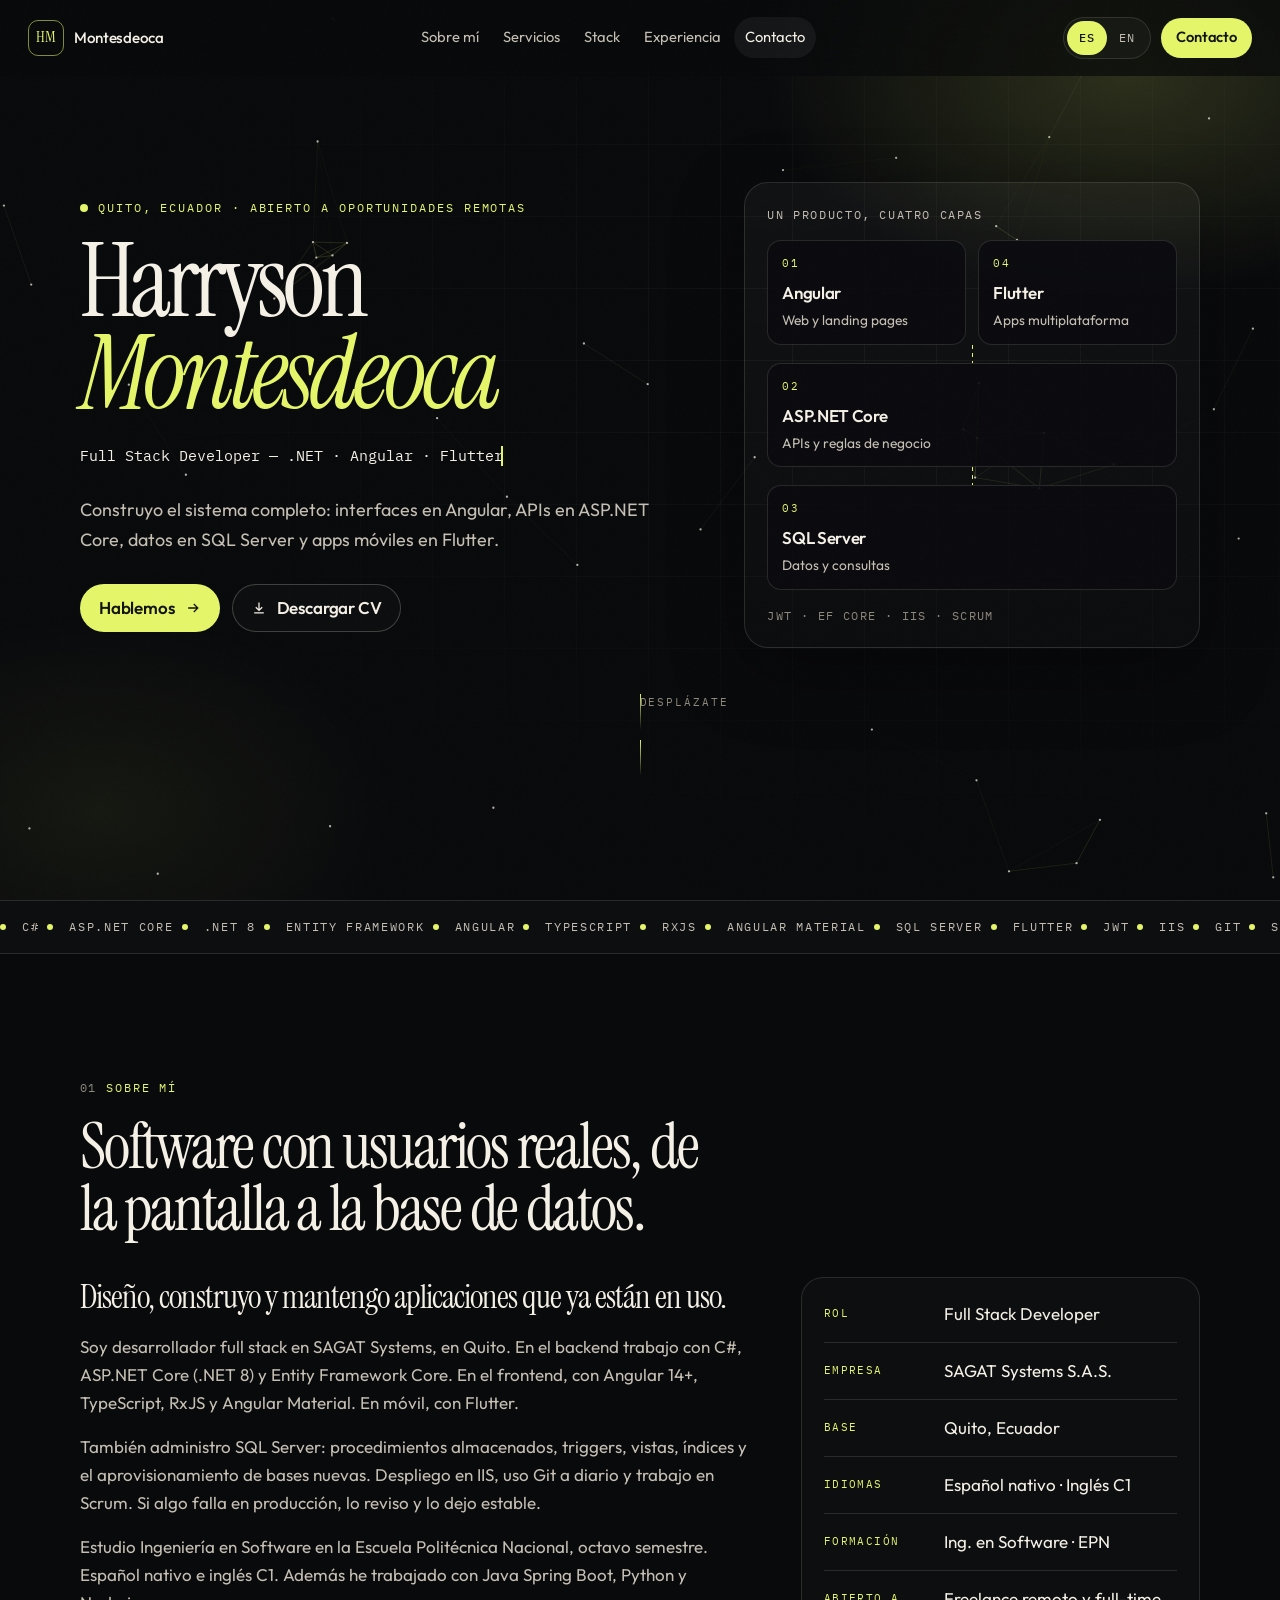
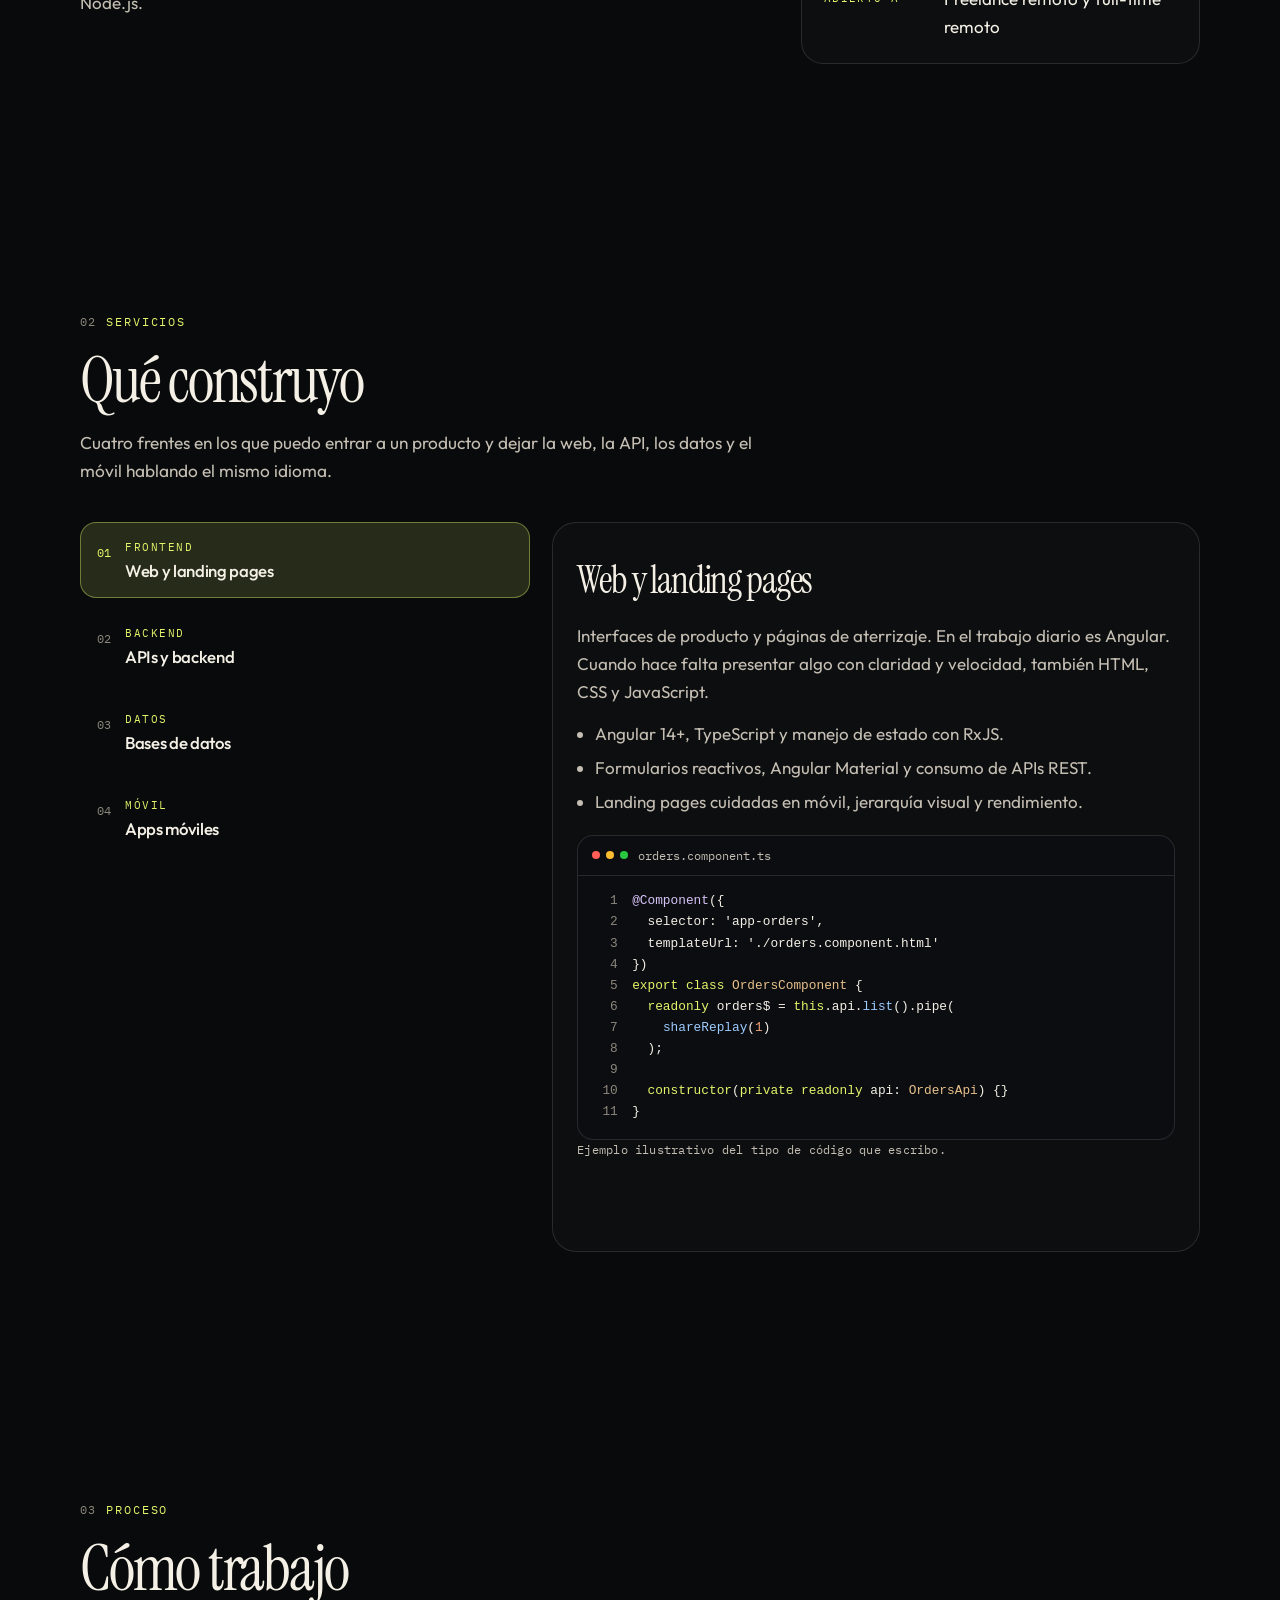
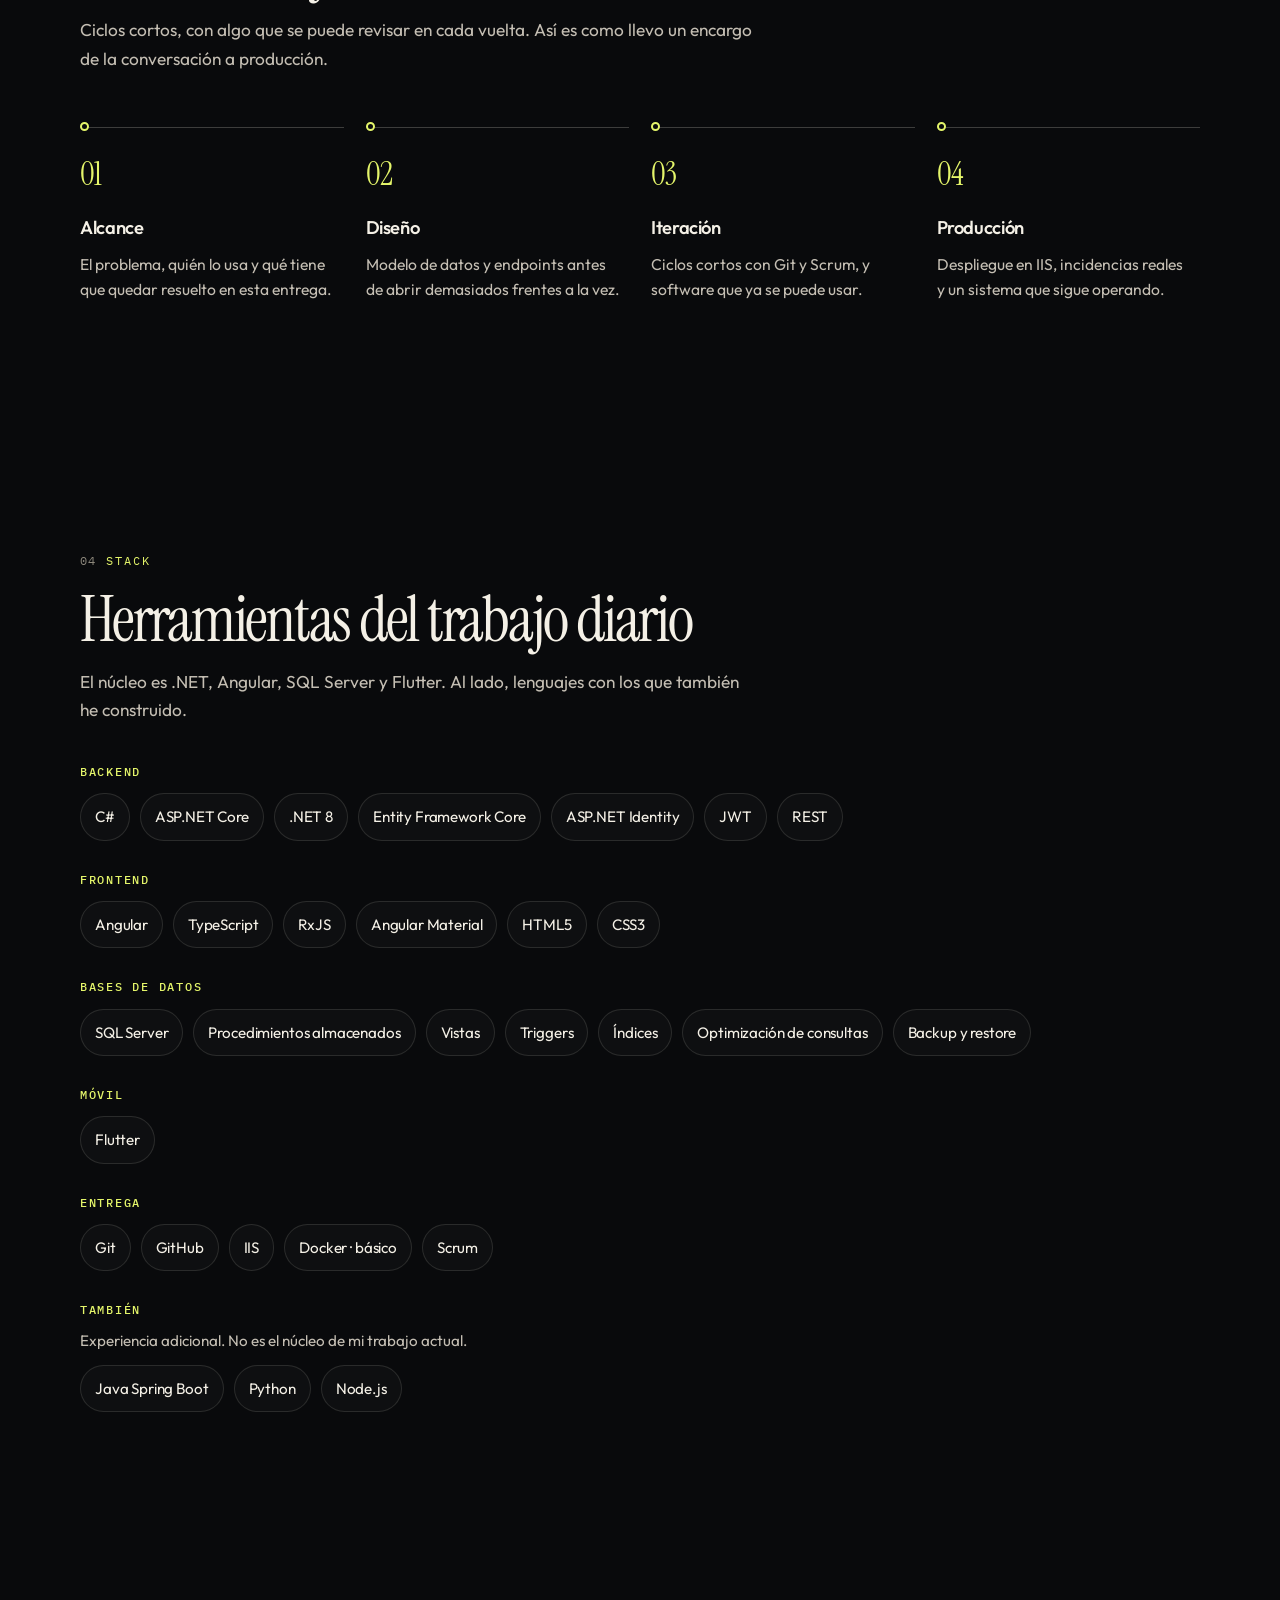
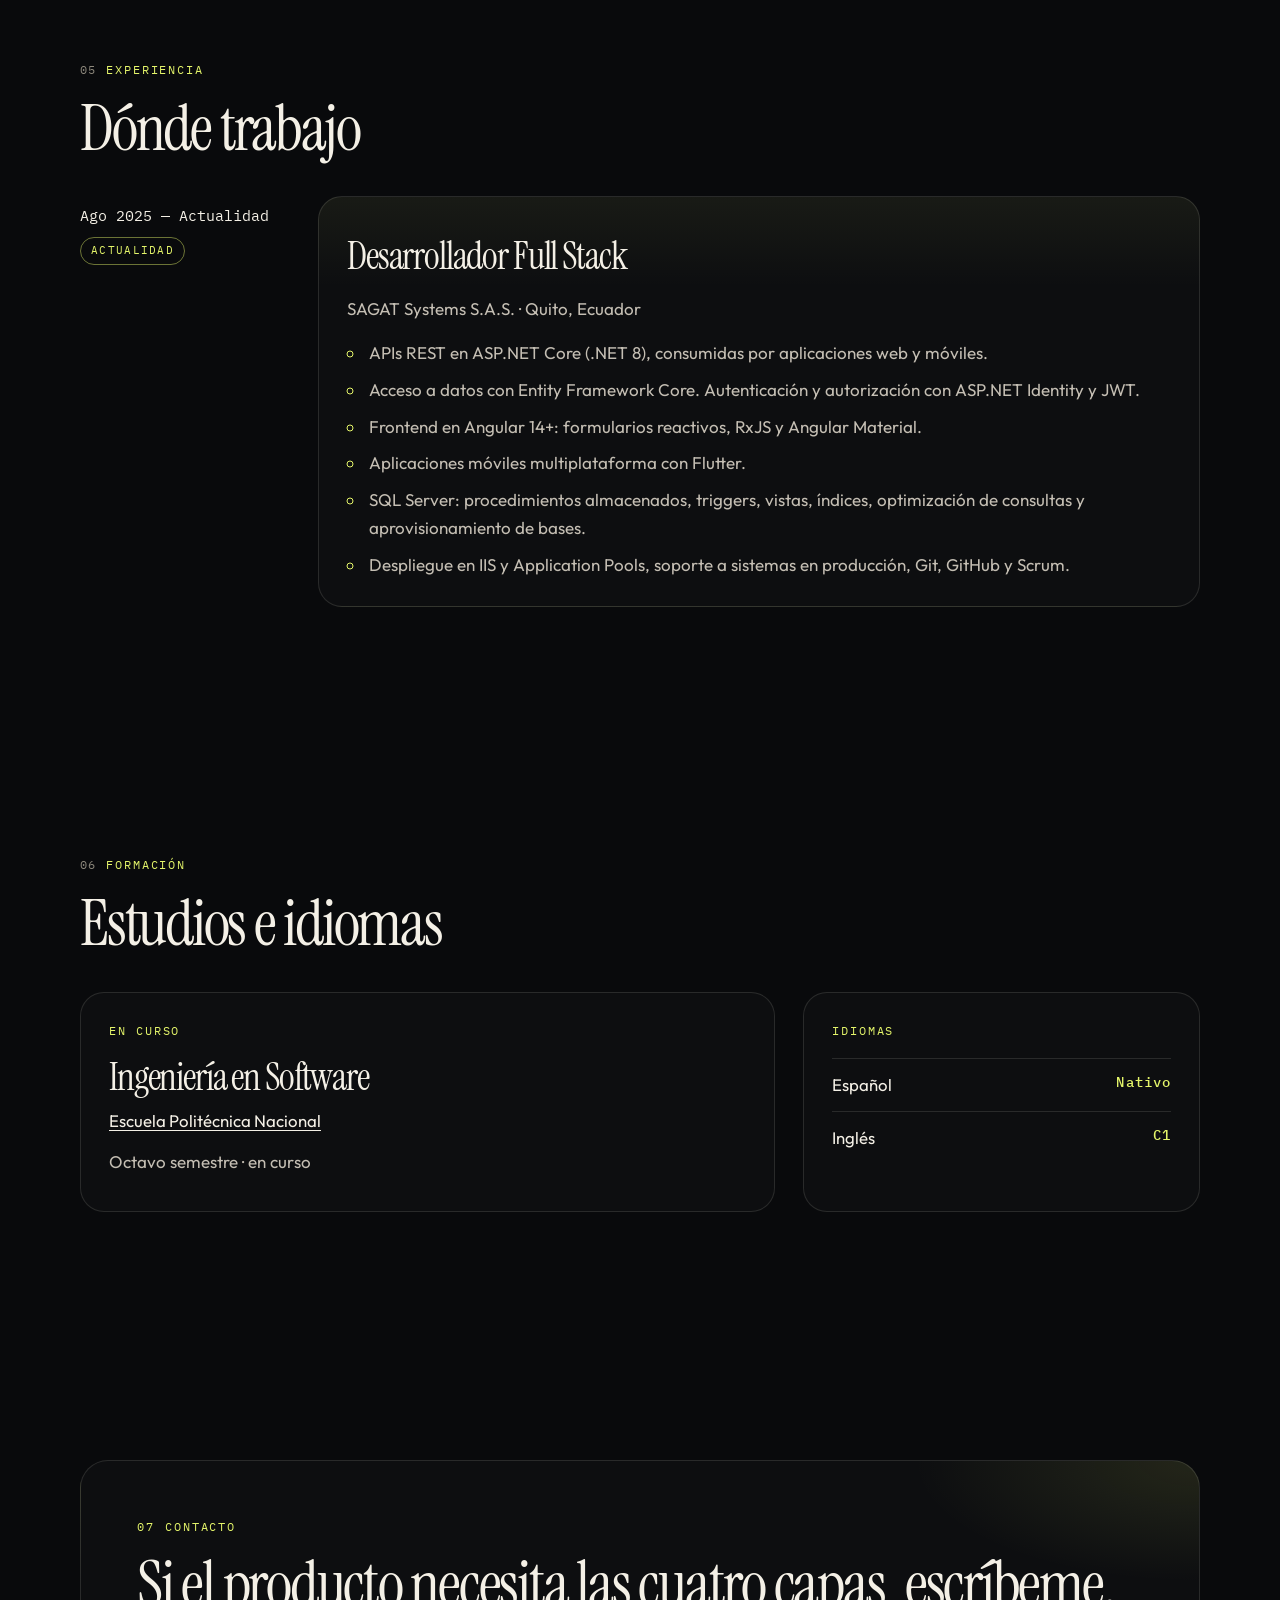
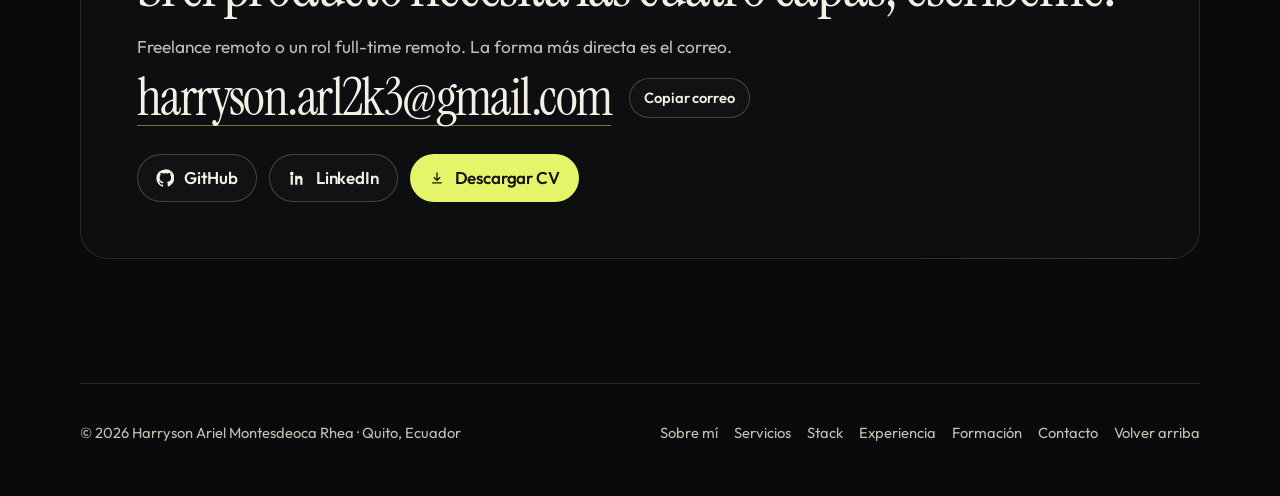
==== index.html @ 244f5da8 "Add a bilingual portfolio for GitHub Pages. Publish a static Spanish-first site covering web, APIs, " ====
<!DOCTYPE html>
<html lang="es">
<head>
  <meta charset="utf-8">
  <meta name="viewport" content="width=device-width, initial-scale=1">
  <title>Harryson Montesdeoca — Desarrollador Full Stack | .NET · Angular · Flutter</title>
  <meta name="description" content="Desarrollador full stack en Quito. APIs con ASP.NET Core, interfaces en Angular, SQL Server y apps móviles en Flutter. Abierto a freelance remoto y roles full-time.">
  <meta name="author" content="Harryson Montesdeoca">
  <meta name="theme-color" content="#090a0c">
  <meta name="color-scheme" content="dark">
  <link rel="canonical" href="https://arl2k3.github.io/">
  <link rel="alternate" hreflang="es" href="https://arl2k3.github.io/">
  <link rel="alternate" hreflang="en" href="https://arl2k3.github.io/?lang=en">
  <link rel="alternate" hreflang="x-default" href="https://arl2k3.github.io/">
  <link rel="me" href="https://github.com/arl2k3">
  <link rel="me" href="https://www.linkedin.com/in/harryson-montesdeoca">

  <meta property="og:type" content="website">
  <meta property="og:locale" content="es_EC">
  <meta property="og:locale:alternate" content="en_US">
  <meta property="og:site_name" content="Harryson Montesdeoca">
  <meta property="og:url" content="https://arl2k3.github.io/">
  <meta property="og:title" content="Harryson Montesdeoca — Desarrollador Full Stack | .NET · Angular · Flutter">
  <meta property="og:description" content="Desarrollador full stack en Quito. APIs con ASP.NET Core, interfaces en Angular, SQL Server y apps móviles en Flutter. Abierto a freelance remoto y roles full-time.">
  <meta property="og:image" content="https://arl2k3.github.io/assets/og.png">
  <meta property="og:image:width" content="1200">
  <meta property="og:image:height" content="630">
  <meta property="og:image:alt" content="Harryson Montesdeoca, Full Stack Developer — .NET · Angular · Flutter">

  <meta name="twitter:card" content="summary_large_image">
  <meta name="twitter:title" content="Harryson Montesdeoca — Desarrollador Full Stack | .NET · Angular · Flutter">
  <meta name="twitter:description" content="Desarrollador full stack en Quito. APIs con ASP.NET Core, interfaces en Angular, SQL Server y apps móviles en Flutter.">
  <meta name="twitter:image" content="https://arl2k3.github.io/assets/og.png">

  <link rel="icon" href="/favicon.svg" type="image/svg+xml">
  <link rel="icon" href="/favicon.ico" sizes="32x32">
  <link rel="apple-touch-icon" href="/assets/apple-touch-icon.png">
  <link rel="manifest" href="/site.webmanifest">

  <link rel="preload" href="/fonts/instrument-serif.woff2" as="font" type="font/woff2" crossorigin>
  <link rel="preload" href="/fonts/instrument-serif-italic.woff2" as="font" type="font/woff2" crossorigin>
  <link rel="stylesheet" href="/css/styles.css">

  <script type="application/ld+json">
  {
    "@context": "https://schema.org",
    "@type": "Person",
    "name": "Harryson Ariel Montesdeoca Rhea",
    "alternateName": "Harryson Montesdeoca",
    "jobTitle": "Full Stack Developer",
    "email": "mailto:harryson.arl2k3@gmail.com",
    "url": "https://arl2k3.github.io/",
    "image": "https://arl2k3.github.io/assets/og.png",
    "address": {
      "@type": "PostalAddress",
      "addressLocality": "Quito",
      "addressCountry": "EC"
    },
    "knowsLanguage": ["es", "en"],
    "knowsAbout": ["ASP.NET Core", "C#", "Angular", "TypeScript", "SQL Server", "Flutter", "Entity Framework Core"],
    "alumniOf": {
      "@type": "CollegeOrUniversity",
      "name": "Escuela Politécnica Nacional",
      "url": "https://www.epn.edu.ec"
    },
    "worksFor": {
      "@type": "Organization",
      "name": "SAGAT Systems S.A.S."
    },
    "sameAs": [
      "https://github.com/arl2k3",
      "https://www.linkedin.com/in/harryson-montesdeoca"
    ]
  }
  </script>
  <script>
    document.documentElement.classList.add("js");
  </script>
</head>
<body id="top">
  <a class="skip" href="#contenido" data-i18n="nav.skip">Saltar al contenido</a>

  <header class="nav" data-nav>
    <a class="logo" href="#top">
      <span class="logo-mark" aria-hidden="true">HM</span>
      <span class="logo-name">Montesdeoca</span>
    </a>
    <nav id="nav-menu" class="nav-links" aria-label="Secciones" data-i18n-aria="nav.sections">
      <a href="#sobre-mi" data-i18n="nav.about">Sobre mí</a>
      <a href="#servicios" data-i18n="nav.services">Servicios</a>
      <a href="#stack" data-i18n="nav.stack">Stack</a>
      <a href="#experiencia" data-i18n="nav.experience">Experiencia</a>
      <a href="#contacto" data-i18n="nav.contact">Contacto</a>
    </nav>
    <div class="nav-tools">
      <div class="lang" role="group" aria-label="Idioma" data-i18n-aria="nav.lang">
        <button type="button" class="lang-btn" data-lang="es" aria-pressed="true">ES</button>
        <button type="button" class="lang-btn" data-lang="en" aria-pressed="false">EN</button>
      </div>
      <a class="btn btn-primary btn-small nav-cta" href="#contacto" data-i18n="nav.cta">Contacto</a>
      <button type="button" class="nav-toggle" aria-expanded="false" aria-controls="nav-menu" aria-label="Abrir menú" data-i18n-aria="nav.open">
        <span class="burger" aria-hidden="true"></span>
      </button>
    </div>
  </header>

  <main id="contenido">
    <section class="hero" aria-labelledby="hero-title">
      <div class="hero-bg" aria-hidden="true">
        <canvas id="field"></canvas>
      </div>
      <div class="wrap hero-grid">
        <div class="hero-copy">
          <p class="status">
            <span class="pulse-dot" aria-hidden="true"></span>
            <span data-i18n="hero.eyebrow">Quito, Ecuador · Abierto a oportunidades remotas</span>
          </p>
          <h1 id="hero-title">
            <span class="name">Harryson<br><span class="name-last">Montesdeoca</span></span>
            <span class="role-wrap"><span class="role" lang="en">Full Stack Developer — .NET · Angular · Flutter</span></span>
          </h1>
          <p class="lead" data-i18n="hero.lead">Construyo el sistema completo: interfaces en Angular, APIs en ASP.NET Core, datos en SQL Server y apps móviles en Flutter.</p>
          <div class="hero-actions">
            <a class="btn btn-primary" href="#contacto">
              <span data-i18n="hero.primary">Hablemos</span>
              <svg viewBox="0 0 20 20" width="16" height="16" aria-hidden="true" fill="none" stroke="currentColor" stroke-width="1.6"><path d="M4 10h12M11 5l5 5-5 5"/></svg>
            </a>
            <a class="btn btn-ghost" href="/cv/Harryson-Montesdeoca-CV.pdf" download="Harryson-Montesdeoca-CV.pdf">
              <svg viewBox="0 0 20 20" width="16" height="16" aria-hidden="true" fill="none" stroke="currentColor" stroke-width="1.6"><path d="M10 3v10M6 9l4 4 4-4M4 16h12"/></svg>
              <span data-i18n="hero.secondary">Descargar CV</span>
            </a>
          </div>
        </div>

        <aside class="system" aria-labelledby="system-title">
          <p class="system-kicker" id="system-title" data-i18n="hero.system">Un producto, cuatro capas</p>
          <div class="system-map">
            <div class="node node-web">
              <span class="node-k">01</span>
              <strong>Angular</strong>
              <em data-i18n="hero.node.web">Web y landing pages</em>
            </div>
            <div class="node node-mobile">
              <span class="node-k">04</span>
              <strong>Flutter</strong>
              <em data-i18n="hero.node.mobile">Apps multiplataforma</em>
            </div>
            <div class="join" aria-hidden="true"></div>
            <div class="node node-api">
              <span class="node-k">02</span>
              <strong>ASP.NET Core</strong>
              <em data-i18n="hero.node.api">APIs y reglas de negocio</em>
            </div>
            <div class="join" aria-hidden="true"></div>
            <div class="node node-db">
              <span class="node-k">03</span>
              <strong>SQL Server</strong>
              <em data-i18n="hero.node.db">Datos y consultas</em>
            </div>
          </div>
          <p class="system-foot" data-i18n="hero.systemFoot">JWT · EF Core · IIS · Scrum</p>
        </aside>
      </div>
      <p class="scroll-hint"><span data-i18n="hero.scroll">Desplázate</span><span aria-hidden="true"></span></p>
    </section>

    <div class="band" aria-hidden="true">
      <div class="marquee">
        <div class="marquee-track">
          <p class="marquee-seq">
            <span>C#</span><span>ASP.NET Core</span><span>.NET 8</span><span>Entity Framework</span><span>Angular</span><span>TypeScript</span><span>RxJS</span><span>Angular Material</span><span>SQL Server</span><span>Flutter</span><span>JWT</span><span>IIS</span><span>Git</span><span>Scrum</span>
          </p>
          <p class="marquee-seq">
            <span>C#</span><span>ASP.NET Core</span><span>.NET 8</span><span>Entity Framework</span><span>Angular</span><span>TypeScript</span><span>RxJS</span><span>Angular Material</span><span>SQL Server</span><span>Flutter</span><span>JWT</span><span>IIS</span><span>Git</span><span>Scrum</span>
          </p>
        </div>
      </div>
    </div>

    <section class="section" id="sobre-mi">
      <div class="wrap">
        <header class="section-head reveal">
          <p class="eyebrow"><span>01</span> <span data-i18n="about.eyebrow">Sobre mí</span></p>
          <h2 data-i18n="about.title">Software con usuarios reales, de la pantalla a la base de datos.</h2>
        </header>
        <div class="about-grid">
          <div class="about-copy reveal">
            <p class="pull" data-i18n="about.pull">Diseño, construyo y mantengo aplicaciones que ya están en uso.</p>
            <p data-i18n="about.p1">Soy desarrollador full stack en SAGAT Systems, en Quito. En el backend trabajo con C#, ASP.NET Core (.NET 8) y Entity Framework Core. En el frontend, con Angular 14+, TypeScript, RxJS y Angular Material. En móvil, con Flutter.</p>
            <p data-i18n="about.p2">También administro SQL Server: procedimientos almacenados, triggers, vistas, índices y el aprovisionamiento de bases nuevas. Despliego en IIS, uso Git a diario y trabajo en Scrum. Si algo falla en producción, lo reviso y lo dejo estable.</p>
            <p data-i18n="about.p3">Estudio Ingeniería en Software en la Escuela Politécnica Nacional, octavo semestre. Español nativo e inglés C1. Además he trabajado con Java Spring Boot, Python y Node.js.</p>
          </div>
          <dl class="facts reveal" style="--d: 80ms">
            <div>
              <dt data-i18n="about.role.k">Rol</dt>
              <dd data-i18n="about.role.v">Full Stack Developer</dd>
            </div>
            <div>
              <dt data-i18n="about.co.k">Empresa</dt>
              <dd data-i18n="about.co.v">SAGAT Systems S.A.S.</dd>
            </div>
            <div>
              <dt data-i18n="about.base.k">Base</dt>
              <dd data-i18n="about.base.v">Quito, Ecuador</dd>
            </div>
            <div>
              <dt data-i18n="about.lang.k">Idiomas</dt>
              <dd data-i18n="about.lang.v">Español nativo · Inglés C1</dd>
            </div>
            <div>
              <dt data-i18n="about.edu.k">Formación</dt>
              <dd data-i18n="about.edu.v">Ing. en Software · EPN</dd>
            </div>
            <div>
              <dt data-i18n="about.open.k">Abierto a</dt>
              <dd data-i18n="about.open.v">Freelance remoto y full-time remoto</dd>
            </div>
          </dl>
        </div>
      </div>
    </section>

    <section class="section" id="servicios">
      <div class="wrap">
        <header class="section-head reveal">
          <p class="eyebrow"><span>02</span> <span data-i18n="svc.eyebrow">Servicios</span></p>
          <h2 data-i18n="svc.title">Qué construyo</h2>
          <p class="lede" data-i18n="svc.lede">Cuatro frentes en los que puedo entrar a un producto y dejar la web, la API, los datos y el móvil hablando el mismo idioma.</p>
        </header>

        <div class="svc reveal">
          <input class="svc-input" type="radio" name="service" id="svc-web" checked>
          <input class="svc-input" type="radio" name="service" id="svc-api">
          <input class="svc-input" type="radio" name="service" id="svc-data">
          <input class="svc-input" type="radio" name="service" id="svc-mobile">
          <div class="svc-layout">
            <div class="svc-tabs" role="presentation">
              <label class="svc-tab tab-web" for="svc-web">
                <span class="idx">01</span>
                <span>
                  <span class="kicker" data-i18n="svc.web.kicker">Frontend</span>
                  <span class="name" data-i18n="svc.web.title">Web y landing pages</span>
                </span>
              </label>
              <label class="svc-tab tab-api" for="svc-api">
                <span class="idx">02</span>
                <span>
                  <span class="kicker" data-i18n="svc.api.kicker">Backend</span>
                  <span class="name" data-i18n="svc.api.title">APIs y backend</span>
                </span>
              </label>
              <label class="svc-tab tab-data" for="svc-data">
                <span class="idx">03</span>
                <span>
                  <span class="kicker" data-i18n="svc.data.kicker">Datos</span>
                  <span class="name" data-i18n="svc.data.title">Bases de datos</span>
                </span>
              </label>
              <label class="svc-tab tab-mobile" for="svc-mobile">
                <span class="idx">04</span>
                <span>
                  <span class="kicker" data-i18n="svc.mobile.kicker">Móvil</span>
                  <span class="name" data-i18n="svc.mobile.title">Apps móviles</span>
                </span>
              </label>
            </div>

            <div class="svc-panels">
              <article class="svc-panel panel-web">
                <h3 data-i18n="svc.web.title">Web y landing pages</h3>
                <p data-i18n="svc.web.body">Interfaces de producto y páginas de aterrizaje. En el trabajo diario es Angular. Cuando hace falta presentar algo con claridad y velocidad, también HTML, CSS y JavaScript.</p>
                <ul>
                  <li data-i18n="svc.web.b1">Angular 14+, TypeScript y manejo de estado con RxJS.</li>
                  <li data-i18n="svc.web.b2">Formularios reactivos, Angular Material y consumo de APIs REST.</li>
                  <li data-i18n="svc.web.b3">Landing pages cuidadas en móvil, jerarquía visual y rendimiento.</li>
                </ul>
                <figure class="terminal">
                  <figcaption class="term-bar">
                    <span class="dots" aria-hidden="true"><i></i><i></i><i></i></span>
                    <span data-i18n="svc.web.file">orders.component.ts</span>
                  </figcaption>
                  <pre><code><span class="line"><span class="at">@Component</span>({</span><span class="line">  selector: <span class="st">'app-orders'</span>,</span><span class="line">  templateUrl: <span class="st">'./orders.component.html'</span></span><span class="line">})</span><span class="line"><span class="kw">export class</span> <span class="ty">OrdersComponent</span> {</span><span class="line">  <span class="kw">readonly</span> orders$ = <span class="kw">this</span>.api.<span class="fn">list</span>().pipe(</span><span class="line">    <span class="fn">shareReplay</span>(<span class="nu">1</span>)</span><span class="line">  );</span><span class="line"></span><span class="line">  <span class="kw">constructor</span>(<span class="kw">private readonly</span> api: <span class="ty">OrdersApi</span>) {}</span><span class="line">}</span></code></pre>
                </figure>
                <p class="caption" data-i18n="svc.web.caption">Ejemplo ilustrativo del tipo de código que escribo.</p>
              </article>

              <article class="svc-panel panel-api">
                <h3 data-i18n="svc.api.title">APIs y backend</h3>
                <p data-i18n="svc.api.body">APIs REST que la web y el móvil pueden compartir. Autenticación, autorización y un acceso a datos que se puede seguir manteniendo.</p>
                <ul>
                  <li data-i18n="svc.api.b1">ASP.NET Core sobre .NET 8, con contratos REST claros.</li>
                  <li data-i18n="svc.api.b2">JWT y ASP.NET Identity para autenticación y roles.</li>
                  <li data-i18n="svc.api.b3">Entity Framework Core como capa de acceso a datos.</li>
                </ul>
                <figure class="terminal">
                  <figcaption class="term-bar">
                    <span class="dots" aria-hidden="true"><i></i><i></i><i></i></span>
                    <span data-i18n="svc.api.file">OrdersController.cs</span>
                  </figcaption>
                  <pre><code><span class="line"><span class="at">[ApiController]</span></span><span class="line"><span class="at">[Route(</span><span class="st">"api/orders"</span><span class="at">)]</span></span><span class="line"><span class="kw">public class</span> <span class="ty">OrdersController</span> : <span class="ty">ControllerBase</span></span><span class="line">{</span><span class="line">    <span class="at">[Authorize]</span></span><span class="line">    <span class="at">[HttpPost]</span></span><span class="line">    <span class="kw">public async</span> <span class="ty">Task</span>&lt;<span class="ty">ActionResult</span>&lt;<span class="ty">OrderDto</span>&gt;&gt; <span class="fn">Create</span>(</span><span class="line">        <span class="ty">CreateOrderRequest</span> request)</span><span class="line">    {</span><span class="line">        <span class="kw">var</span> order = <span class="kw">await</span> _orders.<span class="fn">CreateAsync</span>(request, UserId);</span><span class="line">        <span class="kw">return</span> <span class="fn">CreatedAtAction</span>(<span class="kw">nameof</span>(Get), <span class="kw">new</span> { order.Id }, order);</span><span class="line">    }</span><span class="line">}</span></code></pre>
                </figure>
                <p class="caption" data-i18n="svc.api.caption">Ejemplo ilustrativo del tipo de código que escribo.</p>
              </article>

              <article class="svc-panel panel-data">
                <h3 data-i18n="svc.data.title">Bases de datos</h3>
                <p data-i18n="svc.data.body">SQL Server entra en el diseño, no al final. Modelo, consultas, índices y la operación del día a día: respaldos, restauración y bases nuevas.</p>
                <ul>
                  <li data-i18n="svc.data.b1">Procedimientos almacenados, vistas y triggers.</li>
                  <li data-i18n="svc.data.b2">Índices y optimización de consultas.</li>
                  <li data-i18n="svc.data.b3">Aprovisionamiento de bases, backup y restore.</li>
                </ul>
                <figure class="terminal">
                  <figcaption class="term-bar">
                    <span class="dots" aria-hidden="true"><i></i><i></i><i></i></span>
                    <span data-i18n="svc.data.file">indexes.sql</span>
                  </figcaption>
                  <pre><code><span class="line"><span class="kw">CREATE INDEX</span> IX_Orders_Customer_Status</span><span class="line">    <span class="kw">ON</span> dbo.Orders (CustomerId, Status)</span><span class="line">    <span class="kw">INCLUDE</span> (Total, CreatedAt)</span><span class="line">    <span class="kw">WHERE</span> Status &lt;&gt; <span class="st">'Cancelled'</span>;</span><span class="line"></span><span class="line"><span class="kw">CREATE OR ALTER PROCEDURE</span> dbo.usp_GetOpenOrders</span><span class="line">    @CustomerId <span class="ty">int</span></span><span class="line"><span class="kw">AS</span></span><span class="line"><span class="kw">BEGIN</span></span><span class="line">    <span class="kw">SET NOCOUNT ON</span>;</span><span class="line">    <span class="kw">SELECT</span> Id, Total, CreatedAt</span><span class="line">    <span class="kw">FROM</span> dbo.Orders</span><span class="line">    <span class="kw">WHERE</span> CustomerId = @CustomerId</span><span class="line">      <span class="kw">AND</span> Status = <span class="st">'Open'</span>;</span><span class="line"><span class="kw">END</span></span></code></pre>
                </figure>
                <p class="caption" data-i18n="svc.data.caption">Ejemplo ilustrativo del tipo de SQL que escribo.</p>
              </article>

              <article class="svc-panel panel-mobile">
                <h3 data-i18n="svc.mobile.title">Apps móviles</h3>
                <p data-i18n="svc.mobile.body">Aplicaciones multiplataforma en Flutter, apoyadas en las mismas APIs que usa la web. Una base de código para iOS y Android.</p>
                <ul>
                  <li data-i18n="svc.mobile.b1">Interfaces en Flutter conectadas a APIs REST.</li>
                  <li data-i18n="svc.mobile.b2">La misma autenticación y los mismos recursos que la web.</li>
                  <li data-i18n="svc.mobile.b3">Un solo código para iOS y Android.</li>
                </ul>
                <figure class="terminal">
                  <figcaption class="term-bar">
                    <span class="dots" aria-hidden="true"><i></i><i></i><i></i></span>
                    <span data-i18n="svc.mobile.file">order_card.dart</span>
                  </figcaption>
                  <pre><code><span class="line"><span class="kw">class</span> <span class="ty">OrderCard</span> <span class="kw">extends</span> <span class="ty">StatelessWidget</span> {</span><span class="line">  <span class="kw">const</span> <span class="fn">OrderCard</span>({<span class="kw">super</span>.key, <span class="kw">required this</span>.order});</span><span class="line"></span><span class="line">  <span class="kw">final</span> <span class="ty">Order</span> order;</span><span class="line"></span><span class="line">  <span class="at">@override</span></span><span class="line">  Widget <span class="fn">build</span>(BuildContext context) {</span><span class="line">    <span class="kw">return</span> <span class="fn">Card</span>(</span><span class="line">      child: <span class="fn">ListTile</span>(</span><span class="line">        title: <span class="fn">Text</span>(order.title),</span><span class="line">        trailing: <span class="fn">Text</span>(order.total),</span><span class="line">      ),</span><span class="line">    );</span><span class="line">  }</span><span class="line">}</span></code></pre>
                </figure>
                <p class="caption" data-i18n="svc.mobile.caption">Ejemplo ilustrativo del tipo de código que escribo.</p>
              </article>
            </div>
          </div>
        </div>
      </div>
    </section>

    <section class="section" id="proceso">
      <div class="wrap">
        <header class="section-head reveal">
          <p class="eyebrow"><span>03</span> <span data-i18n="proc.eyebrow">Proceso</span></p>
          <h2 data-i18n="proc.title">Cómo trabajo</h2>
          <p class="lede" data-i18n="proc.lede">Ciclos cortos, con algo que se puede revisar en cada vuelta. Así es como llevo un encargo de la conversación a producción.</p>
        </header>
        <ol class="process-grid">
          <li class="step reveal">
            <span class="step-num">01</span>
            <h3 data-i18n="proc.1.t">Alcance</h3>
            <p data-i18n="proc.1.d">El problema, quién lo usa y qué tiene que quedar resuelto en esta entrega.</p>
          </li>
          <li class="step reveal" style="--d: 70ms">
            <span class="step-num">02</span>
            <h3 data-i18n="proc.2.t">Diseño</h3>
            <p data-i18n="proc.2.d">Modelo de datos y endpoints antes de abrir demasiados frentes a la vez.</p>
          </li>
          <li class="step reveal" style="--d: 140ms">
            <span class="step-num">03</span>
            <h3 data-i18n="proc.3.t">Iteración</h3>
            <p data-i18n="proc.3.d">Ciclos cortos con Git y Scrum, y software que ya se puede usar.</p>
          </li>
          <li class="step reveal" style="--d: 210ms">
            <span class="step-num">04</span>
            <h3 data-i18n="proc.4.t">Producción</h3>
            <p data-i18n="proc.4.d">Despliegue en IIS, incidencias reales y un sistema que sigue operando.</p>
          </li>
        </ol>
      </div>
    </section>

    <section class="section" id="stack">
      <div class="wrap">
        <header class="section-head reveal">
          <p class="eyebrow"><span>04</span> <span data-i18n="stack.eyebrow">Stack</span></p>
          <h2 data-i18n="stack.title">Herramientas del trabajo diario</h2>
          <p class="lede" data-i18n="stack.lede">El núcleo es .NET, Angular, SQL Server y Flutter. Al lado, lenguajes con los que también he construido.</p>
        </header>
        <div class="stack-groups">
          <div class="stack-group reveal">
            <h3 data-i18n="stack.backend">Backend</h3>
            <ul class="chips">
              <li>C#</li>
              <li>ASP.NET Core</li>
              <li>.NET 8</li>
              <li>Entity Framework Core</li>
              <li>ASP.NET Identity</li>
              <li>JWT</li>
              <li>REST</li>
            </ul>
          </div>
          <div class="stack-group reveal">
            <h3 data-i18n="stack.frontend">Frontend</h3>
            <ul class="chips">
              <li>Angular</li>
              <li>TypeScript</li>
              <li>RxJS</li>
              <li>Angular Material</li>
              <li>HTML5</li>
              <li>CSS3</li>
            </ul>
          </div>
          <div class="stack-group reveal">
            <h3 data-i18n="stack.data">Bases de datos</h3>
            <ul class="chips">
              <li>SQL Server</li>
              <li data-i18n="stack.sp">Procedimientos almacenados</li>
              <li data-i18n="stack.views">Vistas</li>
              <li>Triggers</li>
              <li data-i18n="stack.idx">Índices</li>
              <li data-i18n="stack.opt">Optimización de consultas</li>
              <li data-i18n="stack.bak">Backup y restore</li>
            </ul>
          </div>
          <div class="stack-group reveal">
            <h3 data-i18n="stack.mobile">Móvil</h3>
            <ul class="chips">
              <li>Flutter</li>
            </ul>
          </div>
          <div class="stack-group reveal">
            <h3 data-i18n="stack.delivery">Entrega</h3>
            <ul class="chips">
              <li>Git</li>
              <li>GitHub</li>
              <li>IIS</li>
              <li data-i18n="stack.docker">Docker · básico</li>
              <li>Scrum</li>
            </ul>
          </div>
          <div class="stack-group reveal">
            <h3 data-i18n="stack.also">También</h3>
            <p class="note" data-i18n="stack.alsoNote">Experiencia adicional. No es el núcleo de mi trabajo actual.</p>
            <ul class="chips">
              <li>Java Spring Boot</li>
              <li>Python</li>
              <li>Node.js</li>
            </ul>
          </div>
        </div>
      </div>
    </section>

    <section class="section" id="experiencia">
      <div class="wrap">
        <header class="section-head reveal">
          <p class="eyebrow"><span>05</span> <span data-i18n="exp.eyebrow">Experiencia</span></p>
          <h2 data-i18n="exp.title">Dónde trabajo</h2>
        </header>
        <ol class="timeline">
          <li class="reveal">
            <div class="when">
              <time datetime="2025-08" data-i18n="exp.date">Ago 2025 — Actualidad</time>
              <span class="pill" data-i18n="exp.now">Actualidad</span>
            </div>
            <article class="job">
              <h3 data-i18n="exp.role">Desarrollador Full Stack</h3>
              <p class="where" data-i18n="exp.where">SAGAT Systems S.A.S. · Quito, Ecuador</p>
              <ul>
                <li data-i18n="exp.b1">APIs REST en ASP.NET Core (.NET 8), consumidas por aplicaciones web y móviles.</li>
                <li data-i18n="exp.b2">Acceso a datos con Entity Framework Core. Autenticación y autorización con ASP.NET Identity y JWT.</li>
                <li data-i18n="exp.b3">Frontend en Angular 14+: formularios reactivos, RxJS y Angular Material.</li>
                <li data-i18n="exp.b4">Aplicaciones móviles multiplataforma con Flutter.</li>
                <li data-i18n="exp.b5">SQL Server: procedimientos almacenados, triggers, vistas, índices, optimización de consultas y aprovisionamiento de bases.</li>
                <li data-i18n="exp.b6">Despliegue en IIS y Application Pools, soporte a sistemas en producción, Git, GitHub y Scrum.</li>
              </ul>
            </article>
          </li>
        </ol>
      </div>
    </section>

    <section class="section" id="formacion">
      <div class="wrap">
        <header class="section-head reveal">
          <p class="eyebrow"><span>06</span> <span data-i18n="edu.eyebrow">Formación</span></p>
          <h2 data-i18n="edu.title">Estudios e idiomas</h2>
        </header>
        <div class="edu-grid">
          <article class="card reveal">
            <p class="eyebrow" data-i18n="edu.kicker">En curso</p>
            <h3 data-i18n="edu.degree">Ingeniería en Software</h3>
            <p class="school">
              <a href="https://www.epn.edu.ec" target="_blank" rel="noopener noreferrer" data-i18n="edu.school" data-i18n-aria="contact.schoolAria">Escuela Politécnica Nacional</a>
            </p>
            <p class="status-line" data-i18n="edu.status">Octavo semestre · en curso</p>
          </article>
          <article class="card reveal" style="--d: 80ms">
            <p class="eyebrow" data-i18n="edu.langTitle">Idiomas</p>
            <ul class="lang-lines">
              <li><span data-i18n="edu.es">Español</span> <b data-i18n="edu.esk">Nativo</b></li>
              <li><span data-i18n="edu.en">Inglés</span> <b data-i18n="edu.enk">C1</b></li>
            </ul>
          </article>
        </div>
      </div>
    </section>

    <section class="section" id="contacto">
      <div class="wrap">
        <div class="contact-panel reveal">
          <p class="eyebrow"><span>07</span> <span data-i18n="contact.eyebrow">Contacto</span></p>
          <h2 data-i18n="contact.title">Si el producto necesita las cuatro capas, escríbeme.</h2>
          <p class="lede" data-i18n="contact.lede">Freelance remoto o un rol full-time remoto. La forma más directa es el correo.</p>
          <div class="contact-email">
            <a class="email" href="mailto:harryson.arl2k3@gmail.com">harryson.arl2k3@gmail.com</a>
            <button type="button" class="btn btn-ghost btn-small" data-copy="harryson.arl2k3@gmail.com">
              <span data-i18n="contact.copy" aria-live="polite">Copiar correo</span>
            </button>
          </div>
          <div class="contact-links">
            <a class="btn btn-ghost" href="https://github.com/arl2k3" target="_blank" rel="noopener noreferrer" data-i18n-aria="contact.githubAria" aria-label="GitHub, se abre en una pestaña nueva">
              <svg viewBox="0 0 24 24" width="18" height="18" aria-hidden="true" fill="currentColor"><path d="M12 .5A11.5 11.5 0 0 0 .5 12.3c0 5.2 3.4 9.6 8.1 11.2.6.1.8-.3.8-.6v-2.1c-3.3.7-4-1.6-4-1.6-.5-1.4-1.3-1.8-1.3-1.8-1.1-.8.1-.8.1-.8 1.2.1 1.8 1.2 1.8 1.2 1.1 1.9 2.8 1.3 3.5 1 .1-.8.4-1.3.7-1.6-2.6-.3-5.3-1.3-5.3-5.9 0-1.3.5-2.4 1.2-3.2-.1-.3-.5-1.6.1-3.2 0 0 1-.3 3.3 1.2a11.4 11.4 0 0 1 6 0c2.3-1.5 3.3-1.2 3.3-1.2.6 1.6.2 2.9.1 3.2.8.8 1.2 1.9 1.2 3.2 0 4.6-2.7 5.6-5.3 5.9.4.4.8 1.1.8 2.2v3.2c0 .3.2.7.8.6 4.7-1.6 8.1-6 8.1-11.2A11.5 11.5 0 0 0 12 .5Z"/></svg>
              GitHub
            </a>
            <a class="btn btn-ghost" href="https://www.linkedin.com/in/harryson-montesdeoca" target="_blank" rel="noopener noreferrer" data-i18n-aria="contact.linkedinAria" aria-label="LinkedIn, se abre en una pestaña nueva">
              <svg viewBox="0 0 24 24" width="18" height="18" aria-hidden="true" fill="currentColor"><path d="M4.98 3.5A2.5 2.5 0 1 1 5 8.5a2.5 2.5 0 0 1-.02-5ZM3.5 9h3V21h-3V9ZM9.5 9h2.9v1.6h.1c.4-.8 1.4-1.7 3-1.7 3.2 0 3.8 2.1 3.8 4.8V21h-3v-5.3c0-1.3 0-2.9-1.8-2.9s-2 1.4-2 2.8V21h-3V9Z"/></svg>
              LinkedIn
            </a>
            <a class="btn btn-primary" href="/cv/Harryson-Montesdeoca-CV.pdf" download="Harryson-Montesdeoca-CV.pdf">
              <svg viewBox="0 0 20 20" width="16" height="16" aria-hidden="true" fill="none" stroke="currentColor" stroke-width="1.6"><path d="M10 3v10M6 9l4 4 4-4M4 16h12"/></svg>
              <span data-i18n="hero.secondary">Descargar CV</span>
            </a>
          </div>
        </div>
      </div>
    </section>
  </main>

  <footer class="footer">
    <div class="wrap footer-bar">
      <p>© <span id="year">2026</span> <span data-i18n="footer.copy">Harryson Ariel Montesdeoca Rhea · Quito, Ecuador</span></p>
      <nav class="footer-links" aria-label="Footer">
        <a href="#sobre-mi" data-i18n="nav.about">Sobre mí</a>
        <a href="#servicios" data-i18n="nav.services">Servicios</a>
        <a href="#stack" data-i18n="nav.stack">Stack</a>
        <a href="#experiencia" data-i18n="nav.experience">Experiencia</a>
        <a href="#formacion" data-i18n="footer.formacion">Formación</a>
        <a href="#contacto" data-i18n="nav.contact">Contacto</a>
        <a class="to-top" href="#top" data-i18n="footer.top">Volver arriba</a>
      </nav>
    </div>
  </footer>

  <script src="/js/main.js" defer></script>
</body>
</html>
---- css/styles.css ----
/* Harryson Montesdeoca — portfolio
   Fonts: Instrument Serif, Outfit, IBM Plex Mono (SIL OFL). See /fonts. */

:root {
  --bg: #090a0c;
  --bg-elev: #121318;
  --bg-code: #0c0d11;
  --line: rgba(244, 240, 230, 0.12);
  --line-strong: rgba(244, 240, 230, 0.22);
  --text: #f4f0e6;
  --muted: #c4beb3;
  --faint: #8d887c;
  --accent: #e4f56a;
  --accent-soft: rgba(228, 245, 106, 0.14);
  --ink: #12140a;
  --serif: "Instrument Serif", "Iowan Old Style", Palatino, Georgia, serif;
  --sans: "Outfit", "Segoe UI", sans-serif;
  --mono: "IBM Plex Mono", ui-monospace, "SFMono-Regular", Menlo, Consolas, monospace;
  --nav-h: 76px;
  --shadow: 0 24px 70px rgba(0, 0, 0, 0.35);
  --ease: cubic-bezier(0.22, 1, 0.36, 1);
  color-scheme: dark;
  accent-color: var(--accent);
}

@font-face {
  font-family: "Instrument Serif";
  src: url("../fonts/instrument-serif.woff2") format("woff2");
  font-weight: 400;
  font-style: normal;
  font-display: optional;
  unicode-range: U+0000-00FF, U+0131, U+0152-0153, U+02BB-02BC, U+02C6, U+02DA, U+02DC, U+0304, U+0308, U+0329, U+2000-206F, U+20AC, U+2122, U+2191, U+2193, U+2212, U+2215, U+FEFF, U+FFFD;
}

@font-face {
  font-family: "Instrument Serif";
  src: url("../fonts/instrument-serif-italic.woff2") format("woff2");
  font-weight: 400;
  font-style: italic;
  font-display: optional;
  unicode-range: U+0000-00FF, U+0131, U+0152-0153, U+02BB-02BC, U+02C6, U+02DA, U+02DC, U+0304, U+0308, U+0329, U+2000-206F, U+20AC, U+2122, U+2191, U+2193, U+2212, U+2215, U+FEFF, U+FFFD;
}

@font-face {
  font-family: "Outfit";
  src: url("../fonts/outfit.woff2") format("woff2");
  font-weight: 300 600;
  font-style: normal;
  font-display: swap;
  unicode-range: U+0000-00FF, U+0131, U+0152-0153, U+02BB-02BC, U+02C6, U+02DA, U+02DC, U+0304, U+0308, U+0329, U+2000-206F, U+20AC, U+2122, U+2191, U+2193, U+2212, U+2215, U+FEFF, U+FFFD;
}

@font-face {
  font-family: "IBM Plex Mono";
  src: url("../fonts/ibm-plex-mono-400.woff2") format("woff2");
  font-weight: 400;
  font-style: normal;
  font-display: swap;
  unicode-range: U+0000-00FF, U+0131, U+0152-0153, U+02BB-02BC, U+02C6, U+02DA, U+02DC, U+0304, U+0308, U+0329, U+2000-206F, U+20AC, U+2122, U+2191, U+2193, U+2212, U+2215, U+FEFF, U+FFFD;
}

@font-face {
  font-family: "IBM Plex Mono";
  src: url("../fonts/ibm-plex-mono-500.woff2") format("woff2");
  font-weight: 500;
  font-style: normal;
  font-display: swap;
  unicode-range: U+0000-00FF, U+0131, U+0152-0153, U+02BB-02BC, U+02C6, U+02DA, U+02DC, U+0304, U+0308, U+0329, U+2000-206F, U+20AC, U+2122, U+2191, U+2193, U+2212, U+2215, U+FEFF, U+FFFD;
}

*,
*::before,
*::after {
  box-sizing: border-box;
}

html {
  scroll-behavior: smooth;
  scroll-padding-top: 92px;
  overflow-x: clip;
  -webkit-text-size-adjust: 100%;
  text-size-adjust: 100%;
}

body {
  margin: 0;
  min-height: 100vh;
  background: var(--bg);
  color: var(--text);
  font-family: var(--sans);
  font-weight: 400;
  font-size: 1.0625rem;
  line-height: 1.65;
  text-rendering: optimizeLegibility;
}

body::before {
  content: "";
  position: fixed;
  inset: 0;
  z-index: 80;
  pointer-events: none;
  opacity: 0.22;
  background-image: url("../assets/noise.png");
  background-size: 180px 180px;
  mix-blend-mode: overlay;
}

img,
svg {
  display: block;
  max-width: 100%;
}

button,
input {
  font: inherit;
  color: inherit;
}

a {
  color: inherit;
}

::selection {
  background: var(--accent);
  color: var(--ink);
}

:focus-visible {
  outline: 2px solid var(--accent);
  outline-offset: 3px;
}

.sr-only {
  position: absolute;
  width: 1px;
  height: 1px;
  padding: 0;
  margin: -1px;
  overflow: hidden;
  clip: rect(0, 0, 0, 0);
  white-space: nowrap;
  border: 0;
}

.skip {
  position: absolute;
  left: 12px;
  top: -48px;
  z-index: 100;
  background: var(--accent);
  color: var(--ink);
  padding: 10px 14px;
  border-radius: 999px;
  text-decoration: none;
  font-weight: 560;
}

.skip:focus {
  top: 12px;
}

.wrap {
  width: min(1120px, calc(100% - 48px));
  margin-inline: auto;
}

.nav {
  position: fixed;
  top: 0;
  left: 0;
  right: 0;
  z-index: 60;
  height: var(--nav-h);
  display: grid;
  grid-template-columns: auto 1fr auto;
  align-items: center;
  gap: 18px;
  padding: 0 28px;
  background: rgba(9, 10, 12, 0.72);
  backdrop-filter: blur(18px) saturate(1.3);
  -webkit-backdrop-filter: blur(18px) saturate(1.3);
  border-bottom: 1px solid transparent;
  transition: border-color 0.3s var(--ease), background 0.3s var(--ease);
}

.nav.is-scrolled {
  border-bottom-color: var(--line);
  background: rgba(9, 10, 12, 0.88);
}

.logo {
  display: flex;
  align-items: center;
  gap: 10px;
  text-decoration: none;
  color: var(--text);
  min-height: 44px;
}

.logo-mark {
  width: 36px;
  height: 36px;
  display: grid;
  place-items: center;
  border-radius: 10px;
  border: 1px solid rgba(228, 245, 106, 0.55);
  color: var(--accent);
  font-family: var(--serif);
  font-size: 1rem;
  letter-spacing: -0.03em;
}

.logo-name {
  font-size: 0.95rem;
  letter-spacing: -0.02em;
  font-weight: 500;
}

.nav-links {
  display: flex;
  justify-content: center;
  align-items: center;
  gap: 2px;
}

.nav-links a {
  color: var(--muted);
  text-decoration: none;
  font-size: 0.92rem;
  padding: 8px 11px;
  border-radius: 999px;
  transition: color 0.2s var(--ease), background 0.2s var(--ease);
}

.nav-links a:hover,
.nav-links a.is-active {
  color: var(--text);
}

.nav-links a.is-active {
  background: rgba(255, 255, 255, 0.05);
}

.nav-tools {
  display: flex;
  align-items: center;
  gap: 10px;
}

.lang {
  display: flex;
  padding: 3px;
  border: 1px solid var(--line);
  border-radius: 999px;
  background: rgba(255, 255, 255, 0.03);
}

.lang-btn {
  border: 0;
  background: transparent;
  color: var(--muted);
  font-family: var(--mono);
  font-size: 0.72rem;
  letter-spacing: 0.08em;
  min-width: 40px;
  min-height: 34px;
  border-radius: 999px;
  cursor: pointer;
}

.lang-btn[aria-pressed="true"] {
  background: var(--accent);
  color: var(--ink);
  font-weight: 500;
}

.nav-toggle {
  display: none;
  width: 44px;
  height: 44px;
  place-items: center;
  border-radius: 12px;
  border: 1px solid var(--line);
  background: transparent;
  cursor: pointer;
}

.burger,
.burger::before,
.burger::after {
  display: block;
  width: 18px;
  height: 1.5px;
  background: var(--text);
  position: relative;
  border-radius: 2px;
}

.burger::before,
.burger::after {
  content: "";
  position: absolute;
  left: 0;
}

.burger::before {
  top: -6px;
}

.burger::after {
  top: 6px;
}

.nav.is-open .burger {
  background: transparent;
}

.nav.is-open .burger::before {
  top: 0;
  transform: rotate(45deg);
}

.nav.is-open .burger::after {
  top: 0;
  transform: rotate(-45deg);
}

.btn {
  display: inline-flex;
  align-items: center;
  justify-content: center;
  gap: 10px;
  min-height: 48px;
  padding: 0 18px;
  border-radius: 999px;
  border: 1px solid transparent;
  text-decoration: none;
  font-weight: 560;
  letter-spacing: -0.01em;
  cursor: pointer;
  background: transparent;
  transition: transform 0.25s var(--ease), background 0.25s var(--ease), border-color 0.25s var(--ease), color 0.25s var(--ease);
}

.btn svg {
  transition: transform 0.25s var(--ease);
}

.btn:hover svg {
  transform: translateX(3px);
}

.btn-primary {
  background: var(--accent);
  color: var(--ink);
}

.btn-primary:hover {
  background: #eef7a4;
  transform: translateY(-2px);
}

.btn-ghost {
  color: var(--text);
  border-color: var(--line-strong);
  background: rgba(255, 255, 255, 0.02);
}

.btn-ghost:hover {
  border-color: var(--accent);
  color: var(--accent);
  transform: translateY(-2px);
}

.btn-small {
  min-height: 40px;
  padding: 0 14px;
  font-size: 0.92rem;
}

.hero {
  position: relative;
  min-height: 100svh;
  display: flex;
  flex-direction: column;
  justify-content: center;
  padding: calc(var(--nav-h) + 18px) 0 36px;
}

.hero-bg {
  position: absolute;
  inset: 0;
  overflow: hidden;
  pointer-events: none;
}

.hero-bg canvas {
  width: 100%;
  height: 100%;
  display: block;
}

.hero-bg::before,
.hero-bg::after {
  content: "";
  position: absolute;
  inset: 0;
}

.hero-bg::before {
  background-image:
    linear-gradient(rgba(244, 240, 230, 0.045) 1px, transparent 1px),
    linear-gradient(90deg, rgba(244, 240, 230, 0.045) 1px, transparent 1px);
  background-size: 72px 72px;
  mask-image: radial-gradient(ellipse at 70% 40%, #000 10%, transparent 68%);
}

.hero-bg::after {
  background:
    radial-gradient(520px 320px at 88% 8%, rgba(228, 245, 106, 0.16), transparent 70%),
    radial-gradient(420px 280px at 8% 90%, rgba(228, 245, 106, 0.06), transparent 70%);
}

.hero-grid {
  position: relative;
  z-index: 1;
  display: grid;
  grid-template-columns: minmax(0, 1.15fr) minmax(280px, 0.85fr);
  gap: 48px;
  align-items: center;
}

.eyebrow,
.status {
  display: flex;
  align-items: center;
  gap: 10px;
  margin: 0 0 18px;
  color: var(--accent);
  font-family: var(--mono);
  font-size: 0.75rem;
  letter-spacing: 0.16em;
  text-transform: uppercase;
}

.section-head .eyebrow span:first-child {
  color: var(--faint);
  letter-spacing: 0.08em;
}

.pulse-dot {
  width: 8px;
  height: 8px;
  border-radius: 50%;
  background: var(--accent);
  box-shadow: 0 0 0 0 rgba(228, 245, 106, 0.55);
  animation: ping 2.4s ease-out infinite;
  flex: none;
}

@keyframes ping {
  70% {
    box-shadow: 0 0 0 9px rgba(228, 245, 106, 0);
  }
  100% {
    box-shadow: 0 0 0 0 rgba(228, 245, 106, 0);
  }
}

h1 {
  margin: 0;
  font-weight: 400;
}

.name {
  display: block;
  font-family: var(--serif);
  font-weight: 400;
  font-size: clamp(4rem, 8vw, 7.15rem);
  line-height: 0.9;
  letter-spacing: -0.045em;
}

.name-last {
  font-style: italic;
  color: var(--accent);
}

.role-wrap {
  display: inline-block;
  position: relative;
  max-width: 100%;
  margin-top: 22px;
  animation: typeclip 2.15s steps(49, end) 0.2s both;
}

.role {
  display: block;
  font-family: var(--mono);
  font-weight: 400;
  font-size: clamp(0.78rem, 1.2vw, 0.95rem);
  letter-spacing: 0;
  color: var(--text);
  white-space: nowrap;
}

.role-wrap::after {
  content: "";
  position: absolute;
  top: 0.12em;
  bottom: 0.08em;
  left: 0;
  width: 2px;
  background: var(--accent);
  animation: caretm 2.15s steps(49, end) 0.2s both, blink 1s steps(1, end) 2.4s infinite;
}

@keyframes typeclip {
  from {
    clip-path: inset(0 100% 0 0);
  }
  to {
    clip-path: inset(0 0 0 0);
  }
}

@keyframes caretm {
  from {
    left: 0;
  }
  to {
    left: calc(100% - 2px);
  }
}

@keyframes blink {
  50% {
    opacity: 0;
  }
}

.lead {
  max-width: 38rem;
  margin: 22px 0 0;
  color: var(--muted);
  font-size: 1.12rem;
  line-height: 1.7;
  text-wrap: pretty;
}

.hero-actions {
  display: flex;
  flex-wrap: wrap;
  gap: 12px;
  margin-top: 28px;
}

.system {
  position: relative;
  border: 1px solid var(--line);
  border-radius: 24px;
  padding: 22px;
  background:
    linear-gradient(180deg, rgba(255, 255, 255, 0.035), rgba(255, 255, 255, 0.015));
  box-shadow: var(--shadow);
}

.system-kicker {
  margin: 0 0 16px;
  font-family: var(--mono);
  font-size: 0.72rem;
  letter-spacing: 0.14em;
  text-transform: uppercase;
  color: var(--muted);
}

.system-map {
  display: grid;
  grid-template-columns: 1fr 1fr;
  gap: 0 12px;
}

.node {
  position: relative;
  z-index: 1;
  background: rgba(12, 13, 17, 0.92);
  border: 1px solid var(--line);
  border-radius: 14px;
  padding: 14px 14px 12px;
  min-height: 84px;
  transition: border-color 0.25s var(--ease), transform 0.25s var(--ease);
}

.node:hover {
  border-color: rgba(228, 245, 106, 0.55);
  transform: translateY(-3px);
}

.node-web {
  grid-column: 1;
}

.node-mobile {
  grid-column: 2;
}

.node-api,
.node-db {
  grid-column: 1 / -1;
}

.node-k {
  display: block;
  font-family: var(--mono);
  font-size: 0.68rem;
  letter-spacing: 0.14em;
  color: var(--accent);
  margin-bottom: 6px;
}

.node strong {
  display: block;
  font-weight: 560;
  letter-spacing: -0.02em;
}

.node em {
  display: block;
  margin-top: 2px;
  font-style: normal;
  color: var(--muted);
  font-size: 0.86rem;
}

.join {
  grid-column: 1 / -1;
  height: 18px;
  position: relative;
}

.join::before {
  content: "";
  position: absolute;
  left: 50%;
  top: 0;
  bottom: 0;
  width: 1px;
  background: repeating-linear-gradient(to bottom, var(--accent) 0 4px, transparent 4px 8px);
  animation: flow 0.9s linear infinite;
}

@keyframes flow {
  to {
    background-position: 0 8px;
  }
}

.system-foot {
  margin: 16px 0 0;
  color: var(--faint);
  font-family: var(--mono);
  font-size: 0.72rem;
  letter-spacing: 0.12em;
  text-transform: uppercase;
}

.scroll-hint {
  position: relative;
  z-index: 1;
  margin: 36px 0 0;
  text-align: center;
  color: var(--faint);
  font-family: var(--mono);
  font-size: 0.68rem;
  letter-spacing: 0.18em;
  text-transform: uppercase;
}

.scroll-hint span {
  display: block;
  width: 1px;
  height: 36px;
  margin: 10px auto 0;
  background: linear-gradient(var(--accent), transparent);
}

.band {
  border-block: 1px solid var(--line);
  background: rgba(255, 255, 255, 0.015);
  overflow: hidden;
  padding: 16px 0;
}

.marquee-track,
.marquee-seq {
  display: flex;
  align-items: center;
  margin: 0;
}

body.nav-open {
  overflow: hidden;
}

.marquee-track {
  width: max-content;
  animation: ticker 46s linear infinite;
}

.band:hover .marquee-track {
  animation-play-state: paused;
}

.marquee-seq span {
  font-family: var(--mono);
  font-size: 0.75rem;
  letter-spacing: 0.14em;
  text-transform: uppercase;
  color: var(--muted);
  padding: 0 8px 0 22px;
  position: relative;
  user-select: none;
}

.marquee-seq span::before {
  content: "";
  width: 6px;
  height: 6px;
  border-radius: 50%;
  background: var(--accent);
  position: absolute;
  left: 0;
  top: 50%;
  transform: translateY(-50%);
}

@keyframes ticker {
  from {
    transform: translateX(0);
  }
  to {
    transform: translateX(-50%);
  }
}

.section {
  padding: clamp(76px, 11vw, 124px) 0;
}

.section-head {
  margin-bottom: 36px;
  max-width: 44rem;
}

h2 {
  margin: 0;
  font-family: var(--serif);
  font-weight: 400;
  font-size: clamp(2.5rem, 5vw, 4.15rem);
  letter-spacing: -0.035em;
  line-height: 0.98;
  text-wrap: balance;
}

.section-head .lede,
.lede {
  margin: 16px 0 0;
  color: var(--muted);
  font-size: 1.08rem;
  max-width: 42rem;
}

.about-grid,
.edu-grid,
.contact-grid {
  display: grid;
  gap: 28px;
}

.about-grid {
  grid-template-columns: 1.35fr 0.8fr;
  gap: 48px;
  align-items: start;
}

.about-copy p {
  margin: 0 0 16px;
  color: var(--muted);
}

.about-copy p:last-child {
  margin-bottom: 0;
}

.pull {
  font-family: var(--serif);
  font-size: clamp(1.7rem, 2.6vw, 2.15rem);
  line-height: 1.2;
  letter-spacing: -0.03em;
  color: var(--text) !important;
}

.facts {
  margin: 0;
  border: 1px solid var(--line);
  border-radius: 22px;
  padding: 8px 22px;
  background: rgba(255, 255, 255, 0.02);
}

.facts div {
  display: grid;
  grid-template-columns: 108px 1fr;
  gap: 12px;
  padding: 14px 0;
  border-bottom: 1px solid var(--line);
}

.facts div:last-child {
  border-bottom: 0;
}

.facts dt {
  margin: 0;
  font-family: var(--mono);
  font-size: 0.7rem;
  letter-spacing: 0.12em;
  text-transform: uppercase;
  color: var(--accent);
  padding-top: 4px;
}

.facts dd {
  margin: 0;
  color: var(--text);
}

.svc-input {
  position: absolute;
  width: 1px;
  height: 1px;
  padding: 0;
  margin: -1px;
  overflow: hidden;
  clip: rect(0, 0, 0, 0);
  white-space: nowrap;
  border: 0;
}

.svc,
.svc-layout,
.svc-panels,
.svc-panel,
.terminal {
  min-width: 0;
  max-width: 100%;
}

.svc-layout {
  display: grid;
  grid-template-columns: minmax(220px, 0.82fr) minmax(0, 1.18fr);
  gap: 22px;
  align-items: start;
}

.svc-tabs {
  display: grid;
  gap: 10px;
}

.svc-tab {
  display: flex;
  gap: 14px;
  align-items: flex-start;
  padding: 16px 16px;
  border-radius: 16px;
  border: 1px solid transparent;
  cursor: pointer;
  transition: background 0.25s var(--ease), border-color 0.25s var(--ease), transform 0.25s var(--ease);
}

.svc-tab:hover {
  background: rgba(255, 255, 255, 0.03);
  transform: translateX(3px);
}

.svc-tab .idx {
  font-family: var(--mono);
  font-size: 0.75rem;
  color: var(--faint);
  padding-top: 4px;
}

.svc-tab .kicker {
  display: block;
  font-family: var(--mono);
  font-size: 0.68rem;
  letter-spacing: 0.14em;
  text-transform: uppercase;
  color: var(--accent);
  margin-bottom: 3px;
}

.svc-tab .name {
  display: block;
  font-family: var(--sans);
  font-size: 1.05rem;
  letter-spacing: -0.02em;
  line-height: 1.25;
  font-weight: 520;
}

#svc-web:focus-visible ~ .svc-layout .tab-web,
#svc-api:focus-visible ~ .svc-layout .tab-api,
#svc-data:focus-visible ~ .svc-layout .tab-data,
#svc-mobile:focus-visible ~ .svc-layout .tab-mobile {
  outline: 2px solid var(--accent);
  outline-offset: 3px;
}

#svc-web:checked ~ .svc-layout .tab-web,
#svc-api:checked ~ .svc-layout .tab-api,
#svc-data:checked ~ .svc-layout .tab-data,
#svc-mobile:checked ~ .svc-layout .tab-mobile {
  background: var(--accent-soft);
  border-color: rgba(228, 245, 106, 0.4);
}

#svc-web:checked ~ .svc-layout .tab-web .idx,
#svc-api:checked ~ .svc-layout .tab-api .idx,
#svc-data:checked ~ .svc-layout .tab-data .idx,
#svc-mobile:checked ~ .svc-layout .tab-mobile .idx {
  color: var(--accent);
}

.svc-panels {
  display: grid;
}

.svc-panel {
  grid-area: 1 / 1;
  opacity: 0;
  visibility: hidden;
  transform: translateY(10px);
  border: 1px solid var(--line);
  border-radius: 24px;
  padding: 26px 24px 22px;
  background: rgba(255, 255, 255, 0.02);
}

#svc-web:checked ~ .svc-layout .panel-web,
#svc-api:checked ~ .svc-layout .panel-api,
#svc-data:checked ~ .svc-layout .panel-data,
#svc-mobile:checked ~ .svc-layout .panel-mobile {
  opacity: 1;
  visibility: visible;
  transform: none;
  transition: opacity 0.4s var(--ease), transform 0.4s var(--ease);
}

.svc-panel h3 {
  margin: 0 0 10px;
  font-family: var(--serif);
  font-size: clamp(1.8rem, 3vw, 2.4rem);
  font-weight: 400;
  letter-spacing: -0.03em;
}

.svc-panel > p {
  margin: 0 0 14px;
  color: var(--muted);
}

.svc-panel ul {
  margin: 0 0 18px;
  padding-left: 1.1rem;
  color: var(--muted);
}

.svc-panel li + li {
  margin-top: 6px;
}

.terminal {
  margin: 0;
  border-radius: 16px;
  overflow: hidden;
  border: 1px solid var(--line);
  background: var(--bg-code);
}

.terminal figcaption,
.term-bar {
  display: flex;
  align-items: center;
  gap: 10px;
  padding: 10px 14px;
  border-bottom: 1px solid var(--line);
  color: var(--muted);
  font-family: var(--mono);
  font-size: 0.75rem;
}

.dots {
  display: flex;
  gap: 6px;
}

.dots i {
  width: 8px;
  height: 8px;
  border-radius: 50%;
  display: block;
  background: #3a3d44;
}

.dots i:nth-child(1) {
  background: #ff5f57;
}

.dots i:nth-child(2) {
  background: #febc2e;
}

.dots i:nth-child(3) {
  background: #28c840;
}

.terminal pre {
  margin: 0;
  padding: 14px 14px 16px;
  overflow-x: auto;
  font-family: var(--mono);
  font-size: 0.8rem;
  line-height: 1.65;
  counter-reset: line;
}

.terminal .line {
  display: block;
  min-height: 1.65em;
}

.terminal .line::before {
  counter-increment: line;
  content: counter(line);
  display: inline-block;
  width: 1.6rem;
  margin-right: 0.9rem;
  text-align: right;
  color: #8d887c;
}

.kw { color: #e4f56a; }
.ty { color: #e7c08a; }
.fn { color: #9dccff; }
.st { color: #f4f0e6; }
.cm { color: #a8a296; }
.at { color: #d7c4f8; }
.nu { color: #f0a07a; }

.caption {
  margin: 10px 2px 0;
  color: var(--faint);
  font-family: var(--mono);
  font-size: 0.72rem;
  letter-spacing: 0.02em;
}

.process-grid {
  list-style: none;
  margin: 0;
  padding: 18px 0 0;
  display: grid;
  grid-template-columns: repeat(4, 1fr);
  gap: 22px;
}

.step {
  margin: 0;
  padding: 20px 8px 0 0;
  border-top: 1px solid var(--line-strong);
  position: relative;
}

.step::before {
  content: "";
  position: absolute;
  width: 9px;
  height: 9px;
  border-radius: 50%;
  background: var(--bg);
  border: 2px solid var(--accent);
  top: -6px;
  left: 0;
}

.step-num {
  display: block;
  margin-bottom: 12px;
  font-family: var(--serif);
  font-size: 2rem;
  color: var(--accent);
  letter-spacing: -0.03em;
}

.step h3 {
  margin: 0 0 8px;
  font-size: 1.15rem;
  font-weight: 560;
  letter-spacing: -0.02em;
}

.step p {
  margin: 0;
  color: var(--muted);
  font-size: 0.98rem;
}

.stack-groups {
  display: grid;
  gap: 28px;
}

.stack-group h3 {
  margin: 0 0 12px;
  font-size: 0.78rem;
  font-family: var(--mono);
  font-weight: 500;
  letter-spacing: 0.14em;
  text-transform: uppercase;
  color: var(--accent);
}

.stack-group .note {
  margin: -4px 0 12px;
  color: var(--muted);
  font-size: 0.95rem;
}

.chips {
  list-style: none;
  display: flex;
  flex-wrap: wrap;
  gap: 10px;
  margin: 0;
  padding: 0;
}

.chips li {
  border: 1px solid var(--line);
  background: rgba(255, 255, 255, 0.025);
  border-radius: 999px;
  padding: 10px 14px;
  font-size: 0.95rem;
  letter-spacing: -0.01em;
  transition: transform 0.25s var(--ease), border-color 0.25s var(--ease), background 0.25s var(--ease);
}

.chips li:hover {
  transform: translateY(-3px);
  border-color: rgba(228, 245, 106, 0.55);
  background: var(--accent-soft);
}

.timeline {
  list-style: none;
  margin: 0;
  padding: 0;
}

.timeline > li {
  display: grid;
  grid-template-columns: 210px 1fr;
  gap: 28px;
  align-items: start;
}

.when {
  position: sticky;
  top: 100px;
  display: flex;
  flex-direction: column;
  gap: 8px;
  padding-top: 8px;
}

.when time {
  font-family: var(--mono);
  font-size: 0.92rem;
  color: var(--text);
}

.pill {
  align-self: flex-start;
  border: 1px solid rgba(228, 245, 106, 0.45);
  color: var(--accent);
  border-radius: 999px;
  padding: 4px 10px;
  font-family: var(--mono);
  font-size: 0.68rem;
  letter-spacing: 0.12em;
  text-transform: uppercase;
}

.job {
  border: 1px solid var(--line);
  border-radius: 24px;
  padding: 28px 28px 18px;
  background:
    linear-gradient(180deg, rgba(228, 245, 106, 0.05), transparent 90px),
    rgba(255, 255, 255, 0.02);
}

.job h3 {
  margin: 0;
  font-family: var(--serif);
  font-size: clamp(1.8rem, 3vw, 2.5rem);
  font-weight: 400;
  letter-spacing: -0.03em;
}

.where {
  margin: 6px 0 16px;
  color: var(--muted);
}

.job ul {
  margin: 0;
  padding-left: 1.15rem;
}

.job li {
  margin: 0.55rem 0;
  color: var(--muted);
  padding-left: 0.2rem;
}

.job li::marker {
  color: var(--accent);
}

.edu-grid {
  grid-template-columns: 1.4fr 0.8fr;
}

.card {
  border: 1px solid var(--line);
  border-radius: 24px;
  padding: 28px;
  background: rgba(255, 255, 255, 0.02);
  min-height: 220px;
}

.card h3 {
  margin: 8px 0 10px;
  font-family: var(--serif);
  font-weight: 400;
  font-size: clamp(2rem, 3vw, 2.7rem);
  letter-spacing: -0.03em;
  line-height: 1;
}

.school {
  margin: 0;
  color: var(--text);
  font-size: 1.05rem;
}

.school a {
  color: inherit;
  text-underline-offset: 3px;
}

.school a:hover {
  color: var(--accent);
}

.status-line {
  margin: 14px 0 0;
  color: var(--muted);
}

.lang-lines {
  margin: 18px 0 0;
  padding: 0;
  list-style: none;
}

.lang-lines li {
  display: flex;
  justify-content: space-between;
  gap: 12px;
  padding: 12px 0;
  border-top: 1px solid var(--line);
  font-size: 1.05rem;
}

.lang-lines b {
  font-weight: 500;
  color: var(--accent);
  font-family: var(--mono);
  font-size: 0.85rem;
  letter-spacing: 0.08em;
}

.contact-panel {
  border: 1px solid var(--line);
  border-radius: 28px;
  padding: clamp(28px, 5vw, 56px);
  background:
    radial-gradient(520px 220px at 100% 0%, rgba(228, 245, 106, 0.1), transparent 55%),
    rgba(255, 255, 255, 0.02);
}

.contact-email {
  display: flex;
  flex-wrap: wrap;
  align-items: center;
  gap: 14px 18px;
  margin-top: 8px;
}

.email {
  font-family: var(--serif);
  font-size: clamp(1.7rem, 4.4vw, 3.3rem);
  letter-spacing: -0.03em;
  line-height: 1.05;
  color: var(--text);
  text-decoration: none;
  overflow-wrap: anywhere;
  border-bottom: 1px solid rgba(228, 245, 106, 0.45);
}

.email:hover {
  color: var(--accent);
}

.contact-links {
  display: flex;
  flex-wrap: wrap;
  gap: 12px;
  margin-top: 28px;
}

.footer {
  padding-bottom: 28px;
}

.footer-bar {
  display: flex;
  justify-content: space-between;
  gap: 16px 28px;
  flex-wrap: wrap;
  align-items: center;
  padding: 22px 0 8px;
  border-top: 1px solid var(--line);
  color: var(--muted);
  font-size: 0.92rem;
}

.footer-links {
  display: flex;
  flex-wrap: wrap;
  gap: 8px 16px;
}

.footer-links a,
.to-top {
  color: var(--muted);
  text-decoration: none;
}

.footer-links a:hover,
.to-top:hover {
  color: var(--accent);
}

.js .reveal {
  opacity: 0;
  transform: translateY(22px);
  transition: opacity 0.8s var(--ease), transform 0.8s var(--ease);
  transition-delay: var(--d, 0ms);
}

.js .reveal.is-in {
  opacity: 1;
  transform: none;
}

.page-404 {
  min-height: 100vh;
  display: grid;
  place-items: center;
  padding: 48px 0;
}

.lost h1 {
  font-family: var(--serif);
  font-weight: 400;
  font-size: clamp(2.8rem, 7vw, 5rem);
  letter-spacing: -0.04em;
  line-height: 0.95;
  margin: 0 0 12px;
}

.lost p {
  color: var(--muted);
  margin: 0 0 22px;
}

@media (max-width: 1080px) {
  .nav-links {
    position: fixed;
    z-index: 2;
    top: calc(var(--nav-h) + 10px);
    left: 12px;
    right: 12px;
    display: grid;
    grid-template-columns: 1fr;
    justify-content: stretch;
    justify-items: stretch;
    align-items: stretch;
    gap: 4px;
    padding: 10px;
    background: #16181e;
    border: 1px solid var(--line-strong);
    border-radius: 18px;
    box-shadow: var(--shadow);
    opacity: 0;
    visibility: hidden;
    pointer-events: none;
    transform: translateY(-8px);
    transition: opacity 0.25s var(--ease), transform 0.25s var(--ease), visibility 0.25s;
  }

  .nav.is-open .nav-links {
    opacity: 1;
    visibility: visible;
    pointer-events: auto;
    transform: none;
  }

  .nav-links a {
    display: flex;
    align-items: center;
    width: 100%;
    padding: 14px 14px;
    border-radius: 12px;
    font-size: 1.05rem;
  }

  body.nav-open::after {
    content: "";
    position: fixed;
    inset: 0;
    background: rgba(0, 0, 0, 0.55);
    z-index: 40;
  }

  .nav-toggle {
    display: grid;
  }

  .nav-cta {
    display: none;
  }

  .nav {
    grid-template-columns: auto auto;
    justify-content: space-between;
    padding: 0 16px;
  }
}

@media (max-width: 880px) {
  .wrap {
    width: min(1120px, calc(100% - 32px));
  }

  .hero-grid,
  .about-grid,
  .svc-layout,
  .edu-grid,
  .timeline > li {
    grid-template-columns: minmax(0, 1fr);
  }

  .when {
    position: static;
    flex-direction: row;
    align-items: center;
    justify-content: space-between;
  }

  .process-grid {
    grid-template-columns: 1fr 1fr;
  }

  .svc-tabs {
    grid-template-columns: 1fr 1fr;
  }

  .role {
    white-space: normal;
  }

  .role-wrap,
  .role-wrap::after {
    animation: none;
  }

  .role-wrap {
    display: block;
    clip-path: none;
  }

  .role-wrap::after {
    display: none;
  }
}

@media (max-width: 640px) {
  .process-grid,
  .svc-tabs {
    grid-template-columns: 1fr;
  }

  .name {
    font-size: clamp(3.3rem, 16vw, 4.6rem);
  }

  .hero-actions .btn,
  .contact-links .btn {
    width: 100%;
  }

  .facts div {
    grid-template-columns: 1fr;
    gap: 4px;
  }

  .scroll-hint {
    display: none;
  }
}

@media (max-width: 380px) {
  .logo-name {
    position: absolute;
    width: 1px;
    height: 1px;
    padding: 0;
    margin: -1px;
    overflow: hidden;
    clip: rect(0, 0, 0, 0);
    white-space: nowrap;
    border: 0;
  }
}

@media (prefers-reduced-motion: reduce) {
  html {
    scroll-behavior: auto;
  }

  *,
  *::before,
  *::after {
    animation-duration: 0.01ms !important;
    animation-iteration-count: 1 !important;
    transition-duration: 0.01ms !important;
    scroll-behavior: auto !important;
  }

  .js .reveal {
    opacity: 1 !important;
    transform: none !important;
  }

  .role {
    white-space: normal;
  }

  .role-wrap {
    animation: none !important;
    clip-path: none !important;
    display: block;
  }

  .role-wrap::after,
  .scroll-hint span {
    display: none !important;
  }

  .marquee-track {
    animation: none !important;
    transform: none !important;
    flex-wrap: wrap;
    width: auto;
    justify-content: center;
    row-gap: 10px;
    padding-inline: 12px;
  }

  .marquee-seq + .marquee-seq {
    display: none;
  }

  .node:hover,
  .chips li:hover,
  .btn:hover,
  .svc-tab:hover {
    transform: none;
  }
}

@media print {
  .nav,
  .hero-bg,
  .band,
  .scroll-hint,
  body::before {
    display: none !important;
  }

  body {
    background: #fff;
    color: #111;
  }

  .svc-panel {
    opacity: 1 !important;
    visibility: visible !important;
    position: static;
    grid-area: auto;
    break-inside: avoid;
    margin-bottom: 16px;
  }

  a {
    text-decoration: underline;
  }
}
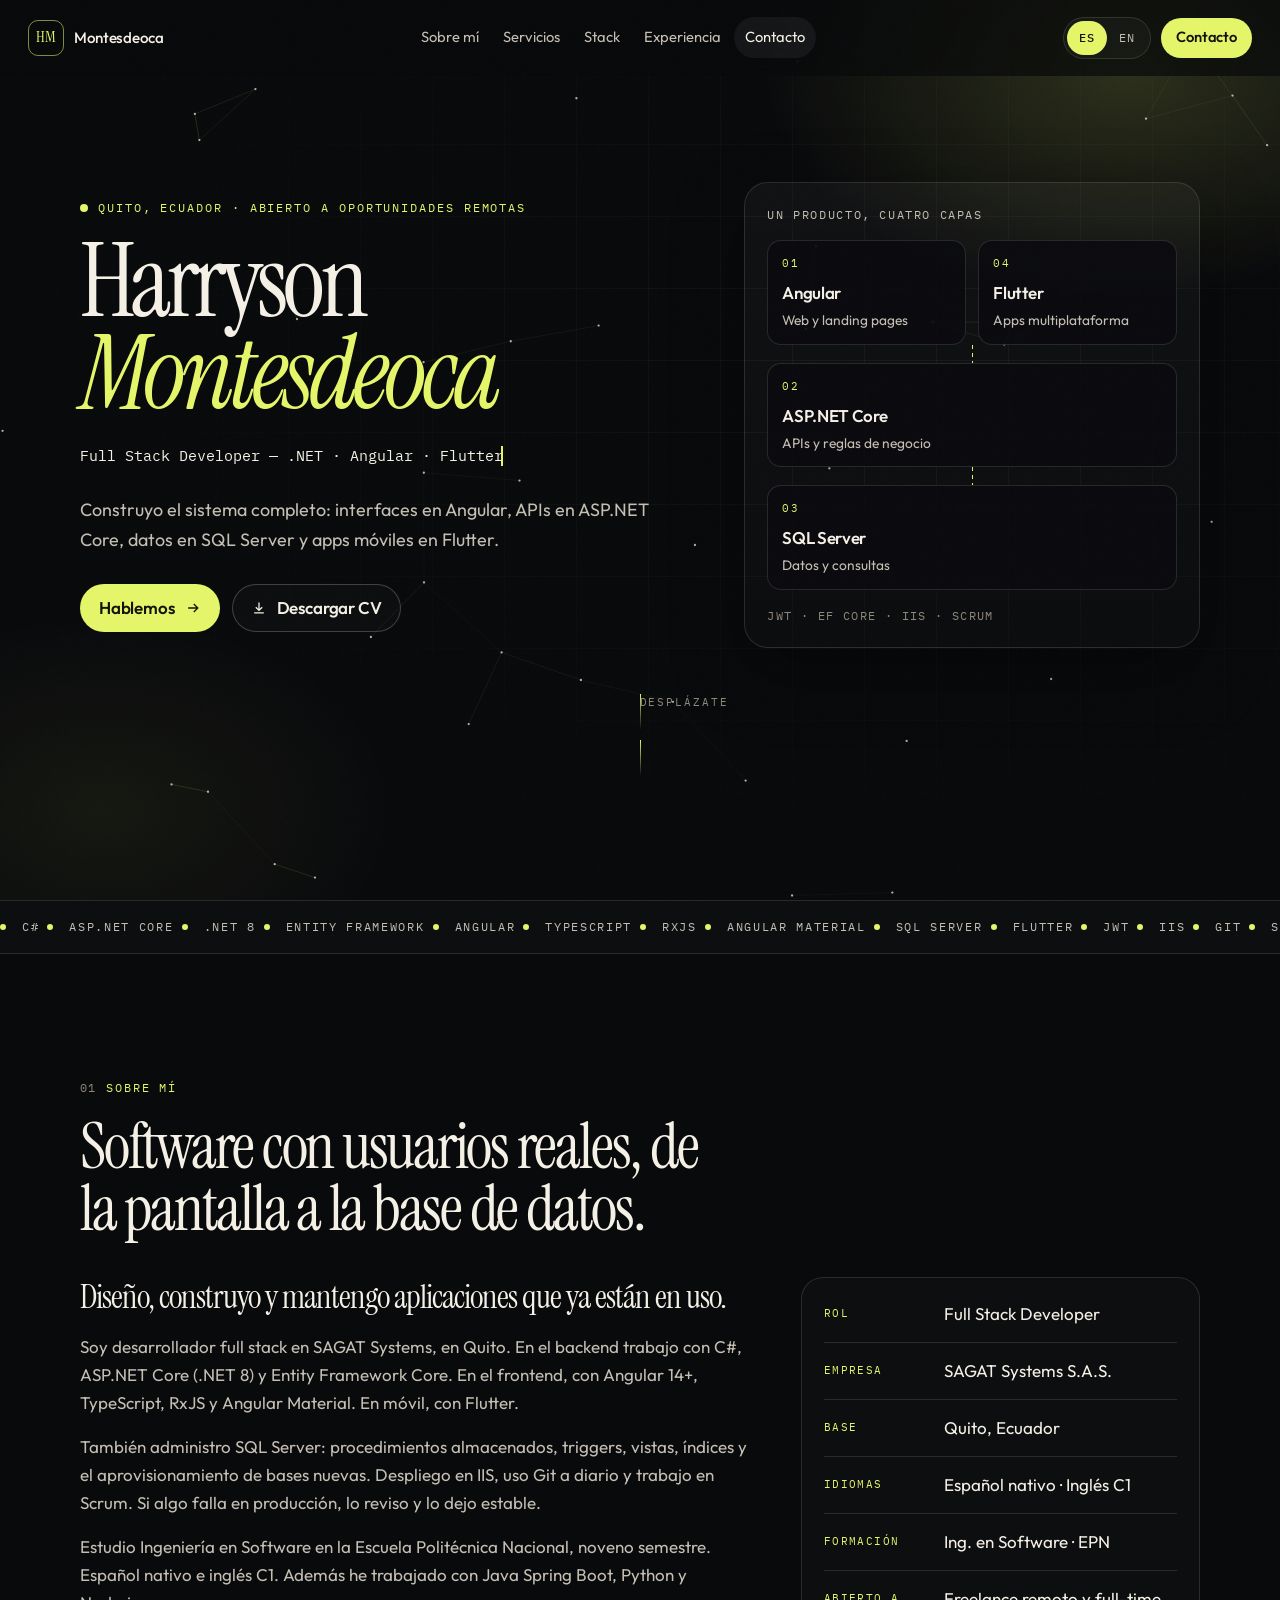
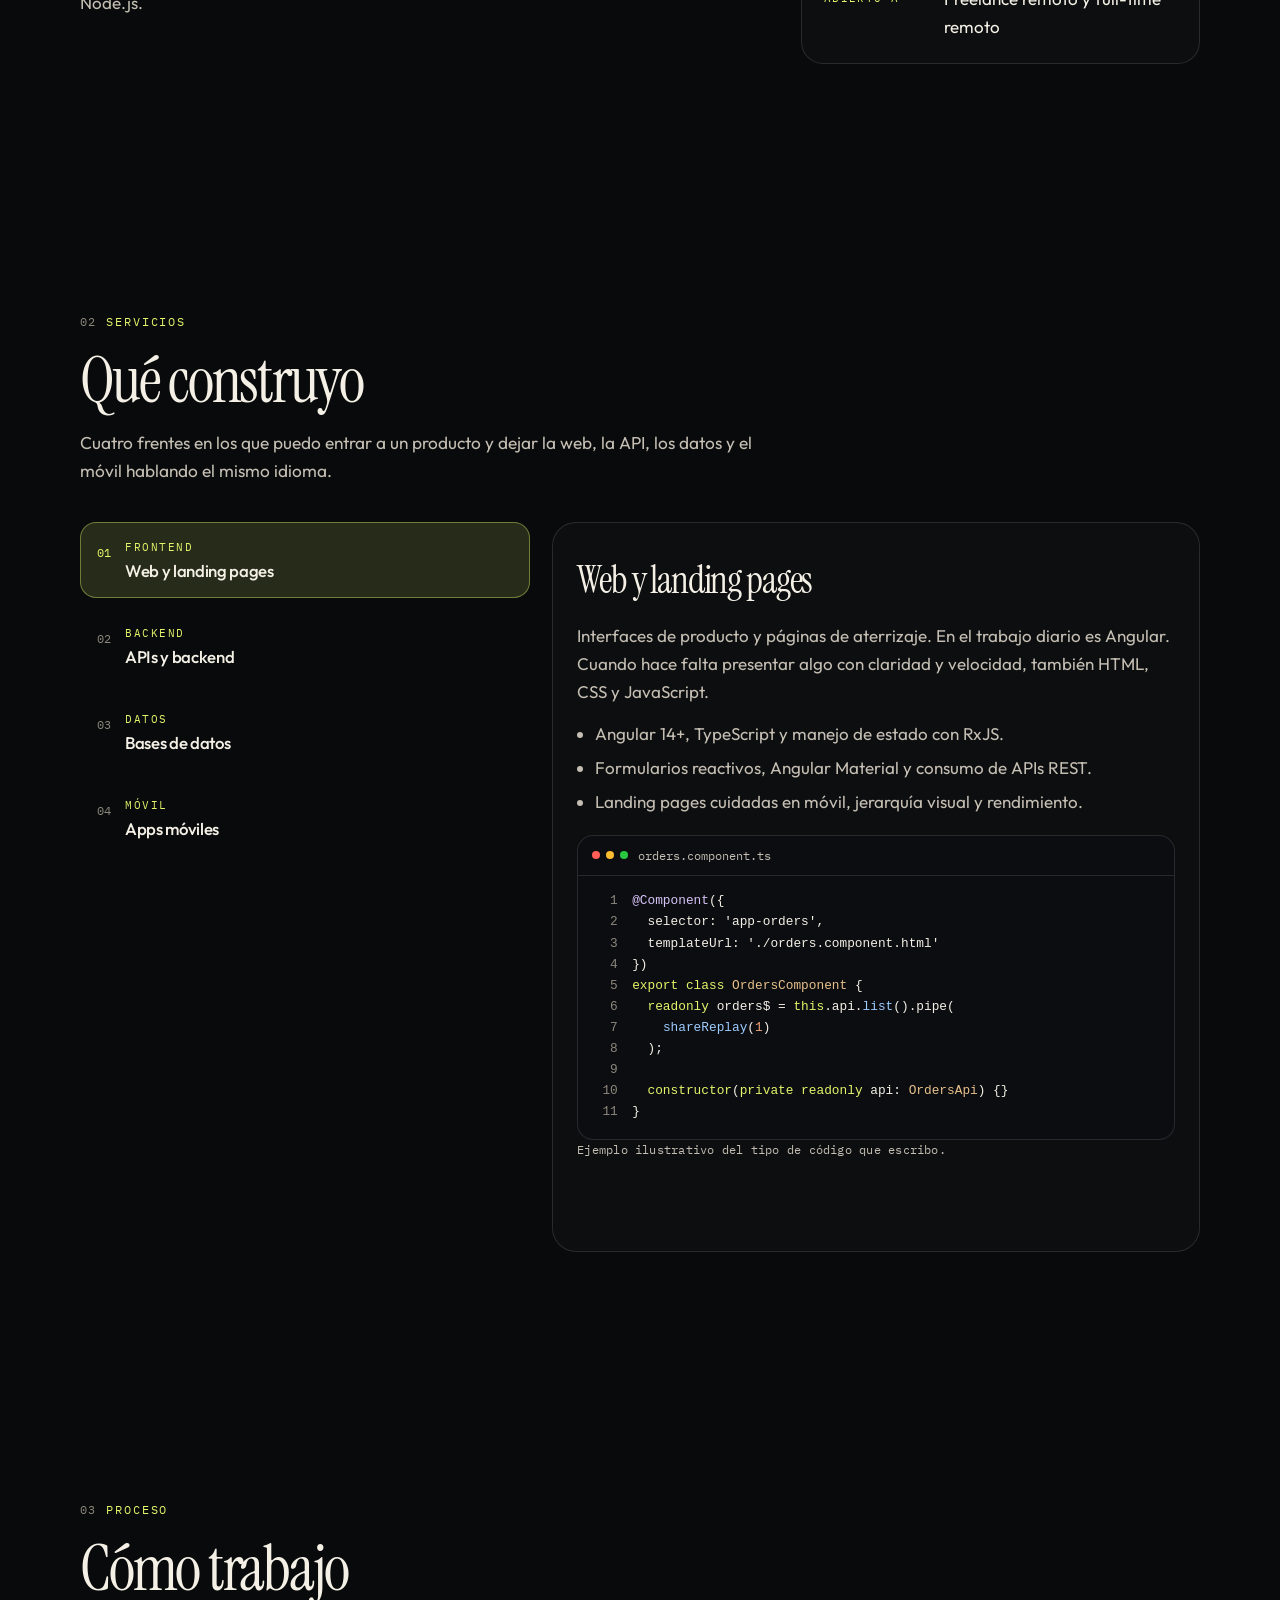
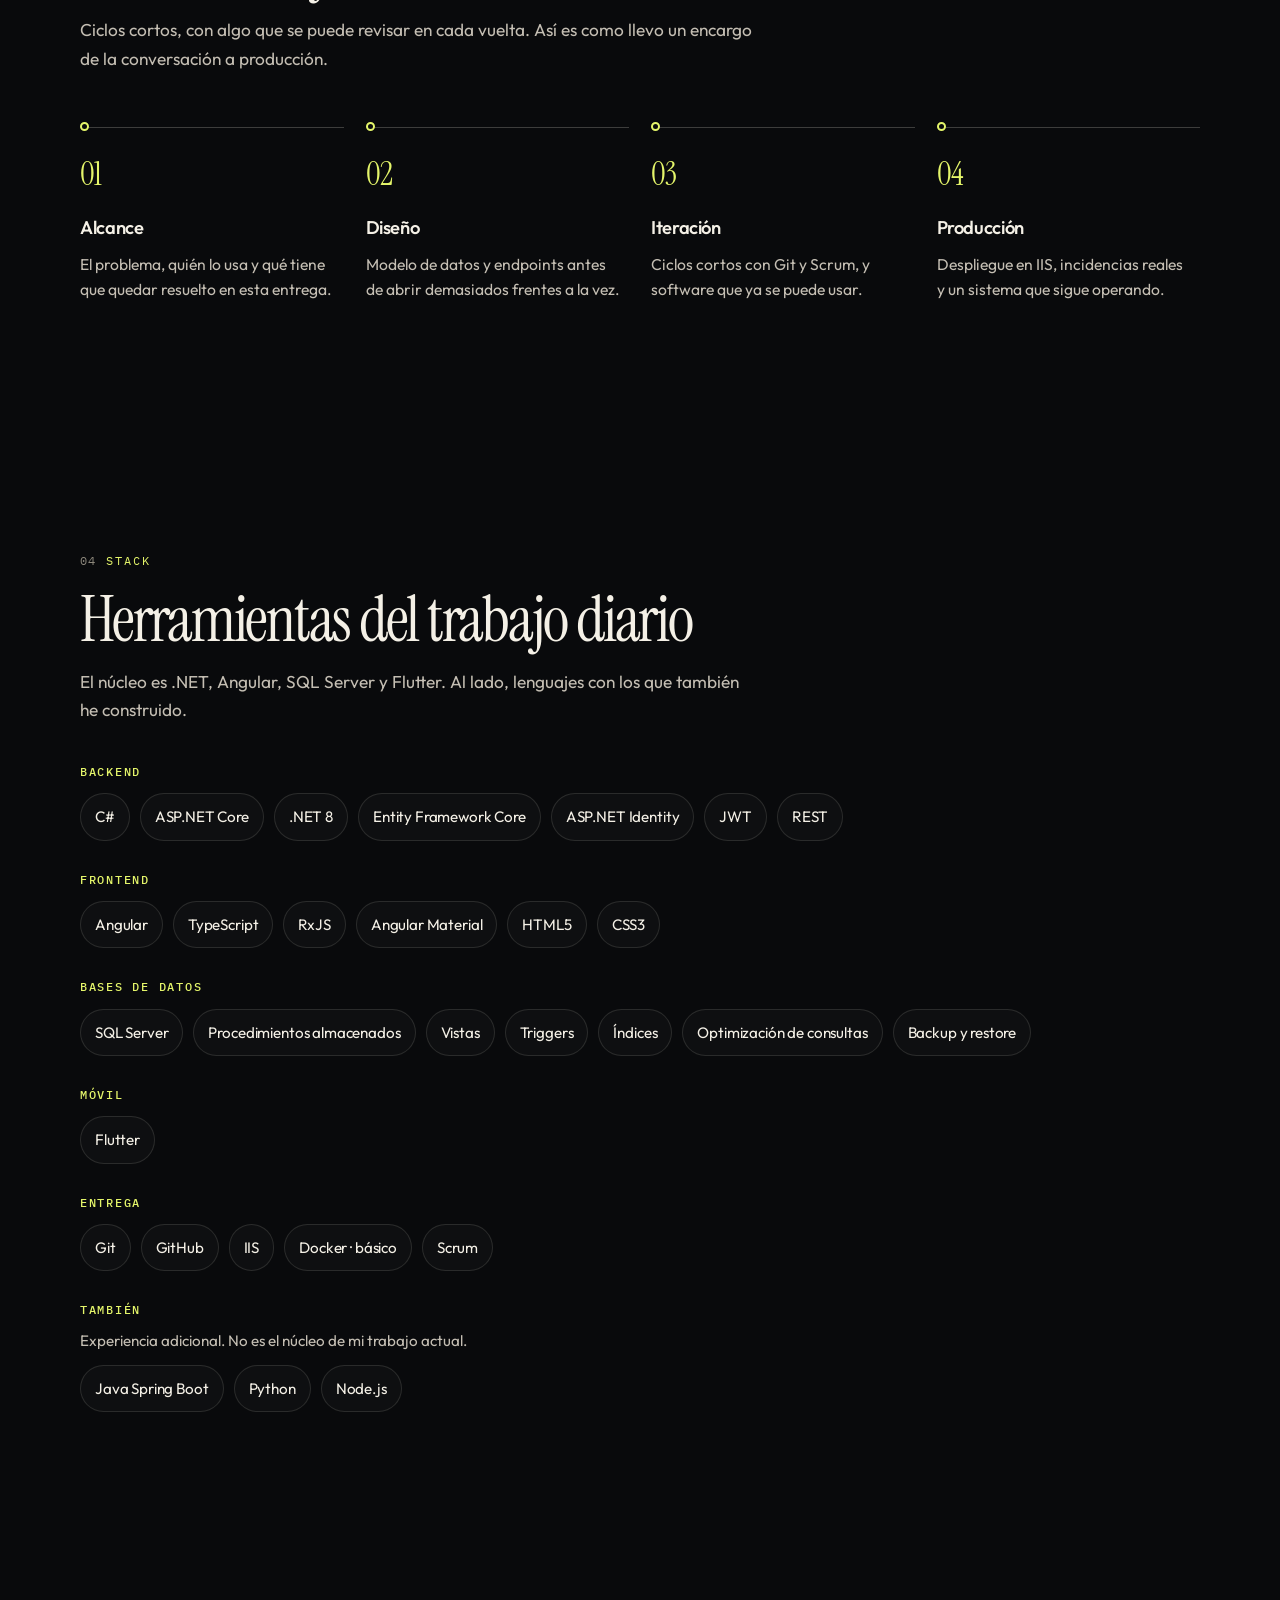
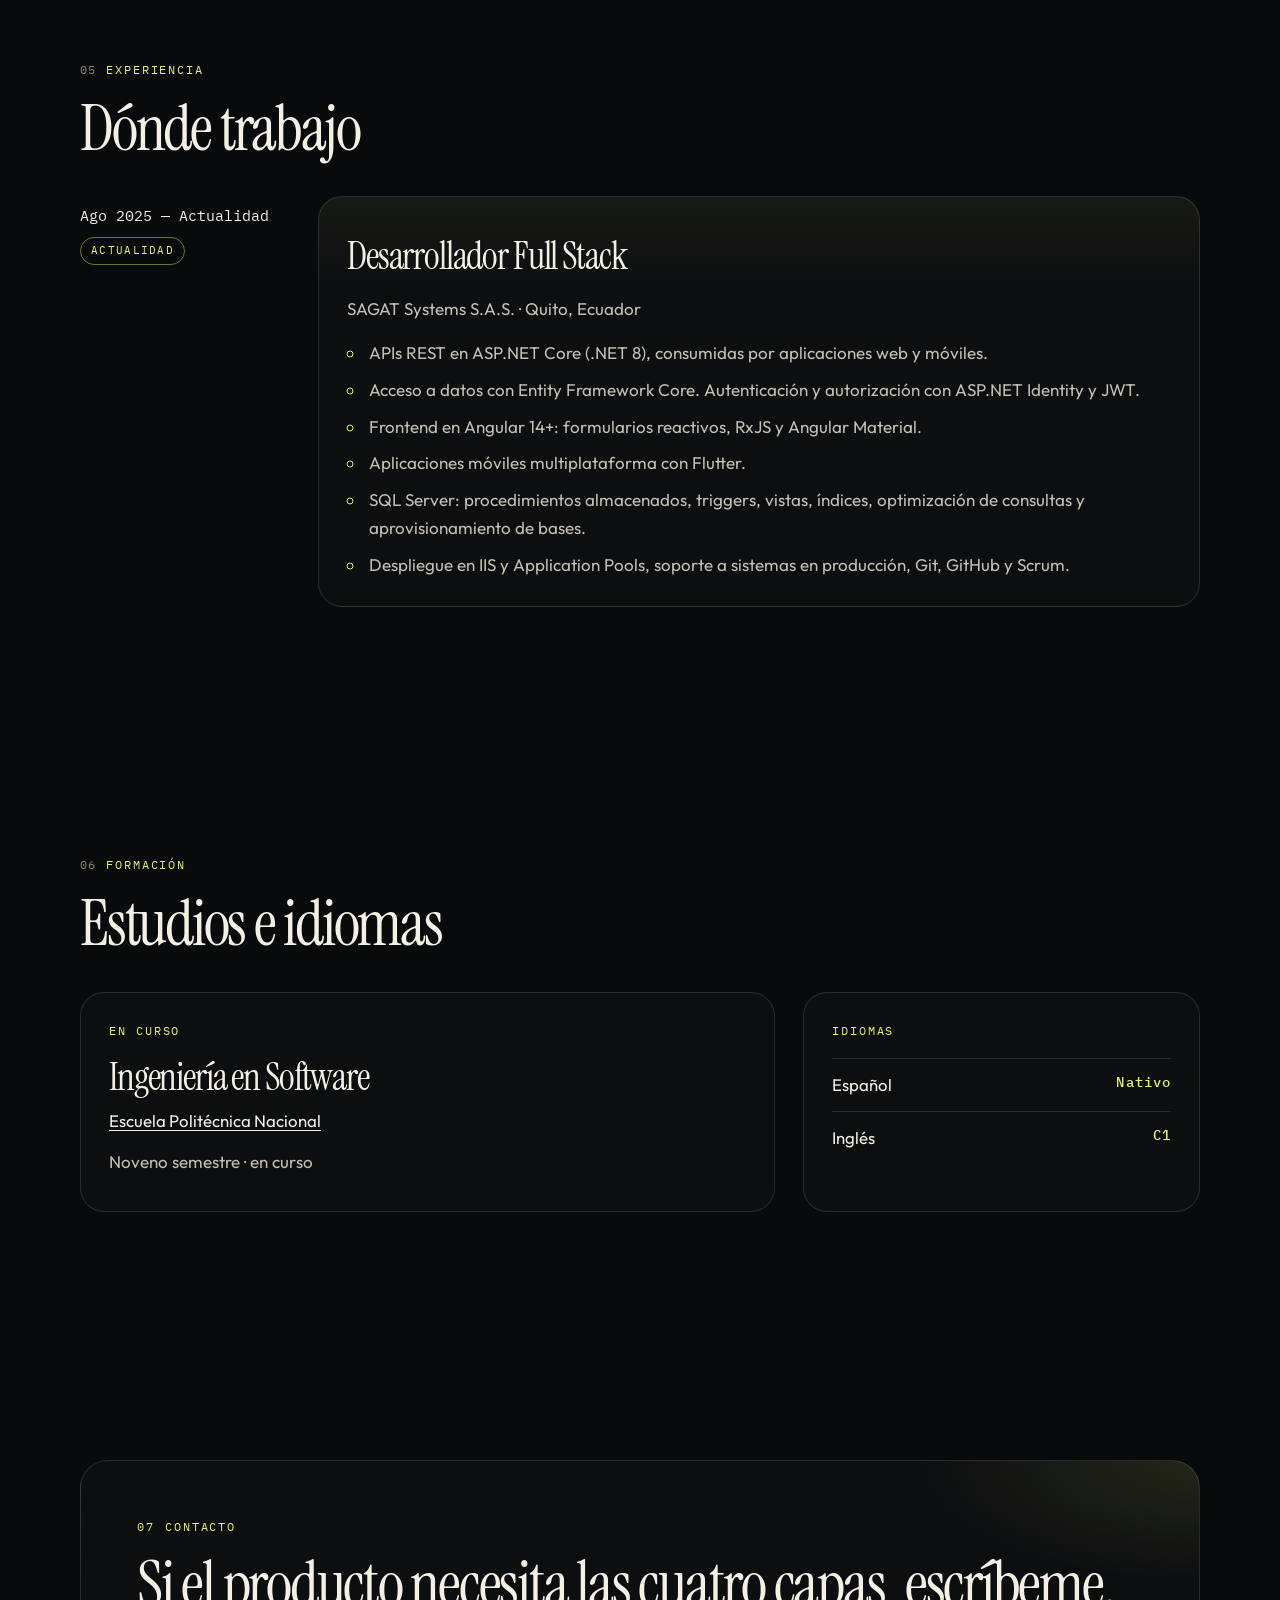
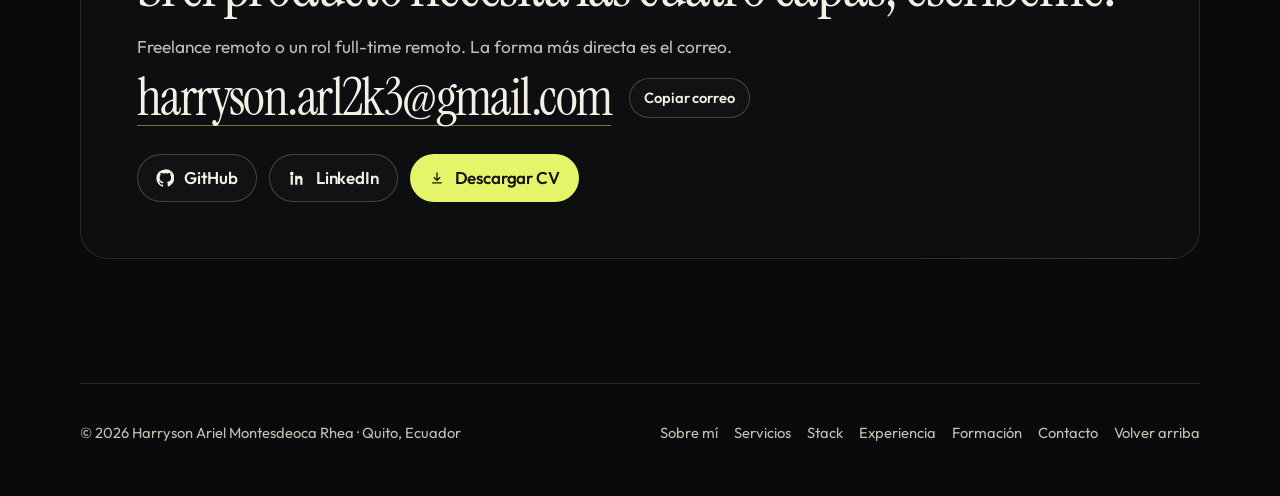
==== commit 54ccebda: "docs: actualizar semestre" ====
--- a/index.html
+++ b/index.html
@@ -188,7 +188,7 @@
             <p class="pull" data-i18n="about.pull">Diseño, construyo y mantengo aplicaciones que ya están en uso.</p>
             <p data-i18n="about.p1">Soy desarrollador full stack en SAGAT Systems, en Quito. En el backend trabajo con C#, ASP.NET Core (.NET 8) y Entity Framework Core. En el frontend, con Angular 14+, TypeScript, RxJS y Angular Material. En móvil, con Flutter.</p>
             <p data-i18n="about.p2">También administro SQL Server: procedimientos almacenados, triggers, vistas, índices y el aprovisionamiento de bases nuevas. Despliego en IIS, uso Git a diario y trabajo en Scrum. Si algo falla en producción, lo reviso y lo dejo estable.</p>
-            <p data-i18n="about.p3">Estudio Ingeniería en Software en la Escuela Politécnica Nacional, octavo semestre. Español nativo e inglés C1. Además he trabajado con Java Spring Boot, Python y Node.js.</p>
+            <p data-i18n="about.p3">Estudio Ingeniería en Software en la Escuela Politécnica Nacional, noveno semestre. Español nativo e inglés C1. Además he trabajado con Java Spring Boot, Python y Node.js.</p>
           </div>
           <dl class="facts reveal" style="--d: 80ms">
             <div>
@@ -489,7 +489,7 @@
             <p class="school">
               <a href="https://www.epn.edu.ec" target="_blank" rel="noopener noreferrer" data-i18n="edu.school" data-i18n-aria="contact.schoolAria">Escuela Politécnica Nacional</a>
             </p>
-            <p class="status-line" data-i18n="edu.status">Octavo semestre · en curso</p>
+            <p class="status-line" data-i18n="edu.status">Noveno semestre · en curso</p>
           </article>
           <article class="card reveal" style="--d: 80ms">
             <p class="eyebrow" data-i18n="edu.langTitle">Idiomas</p>
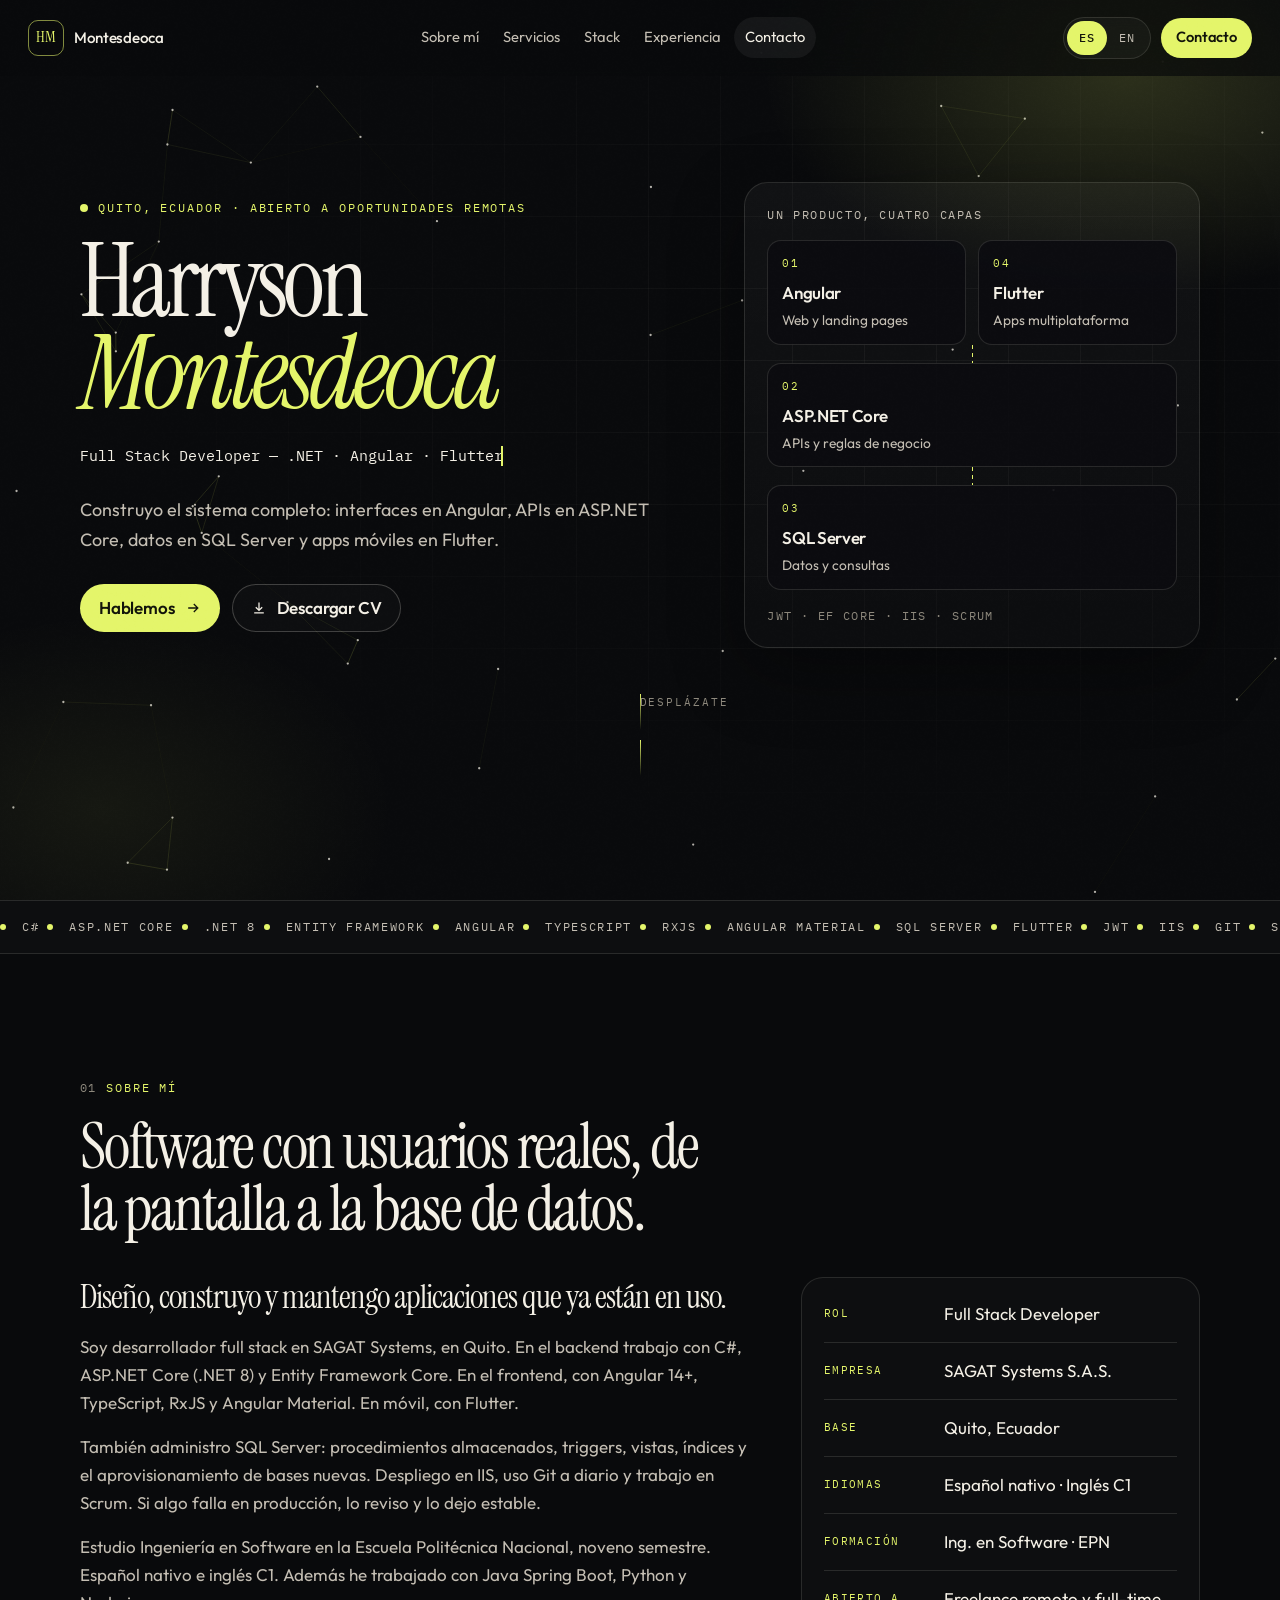
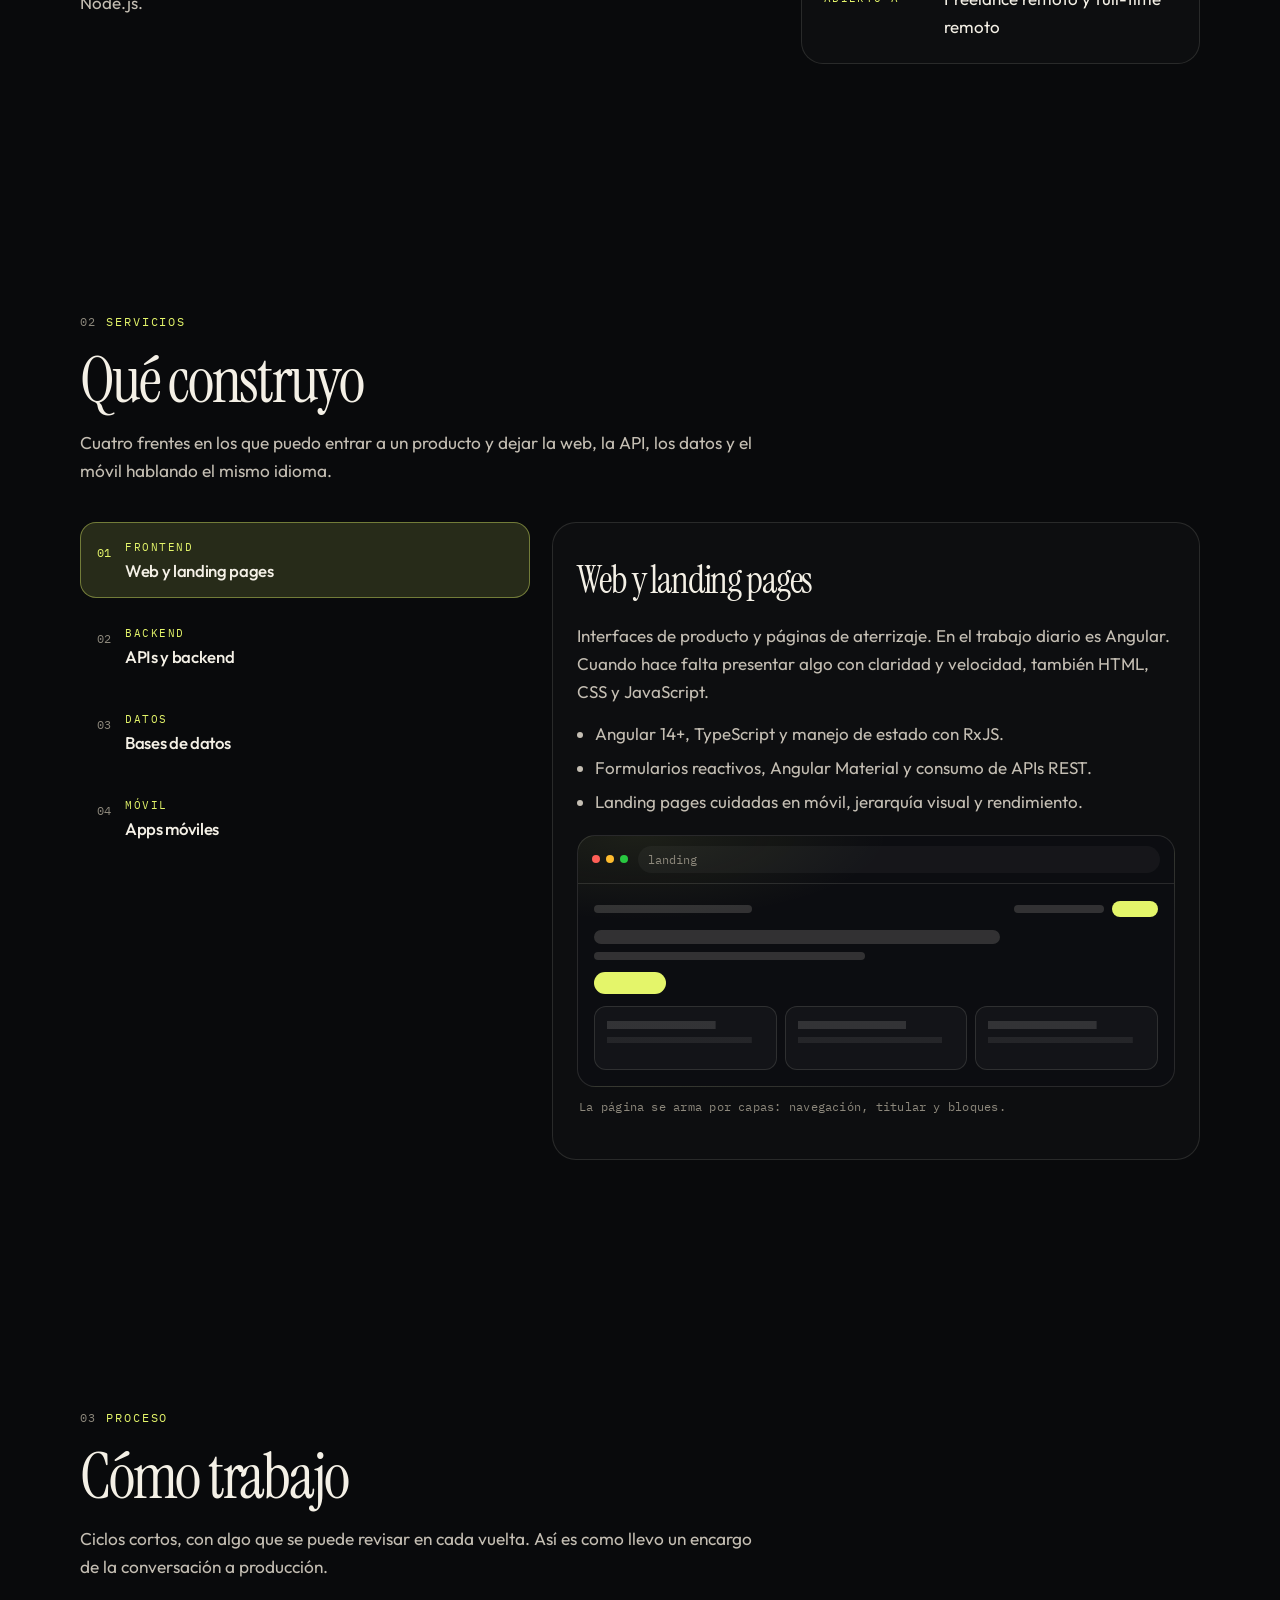
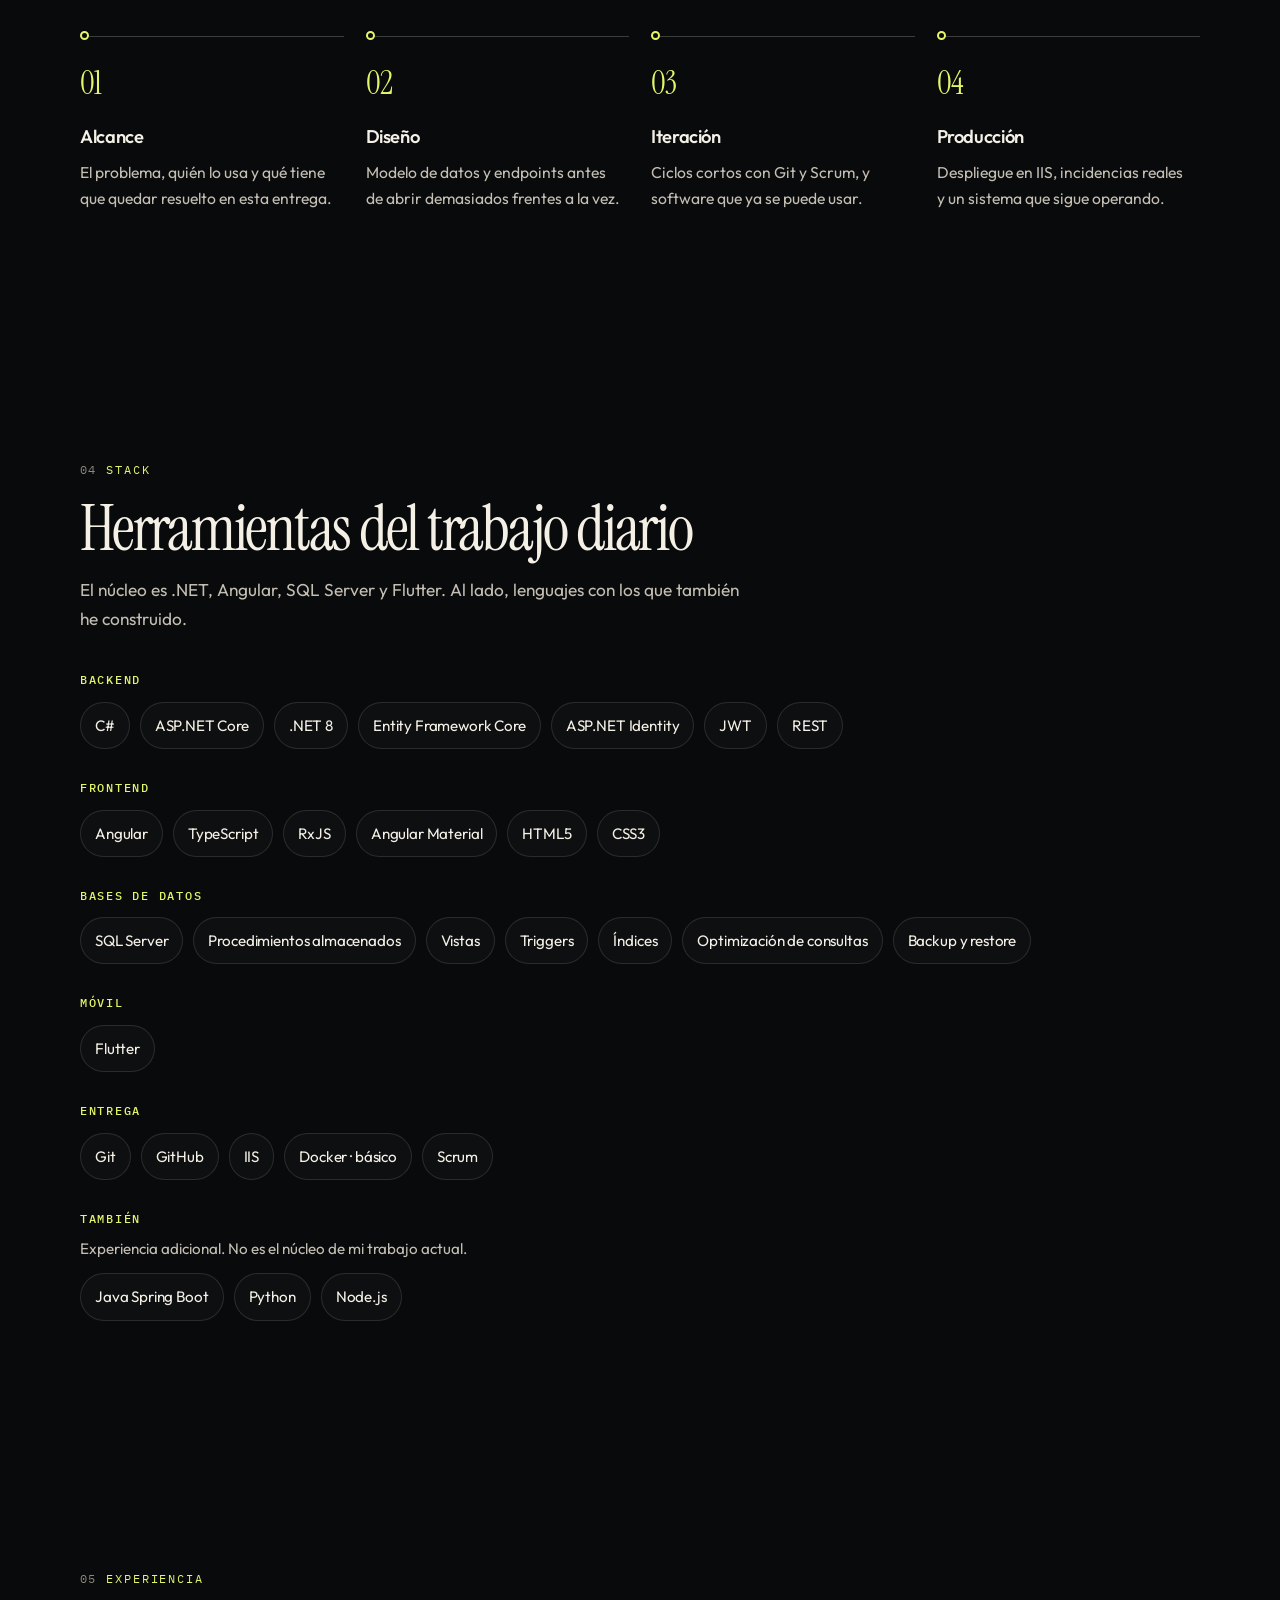
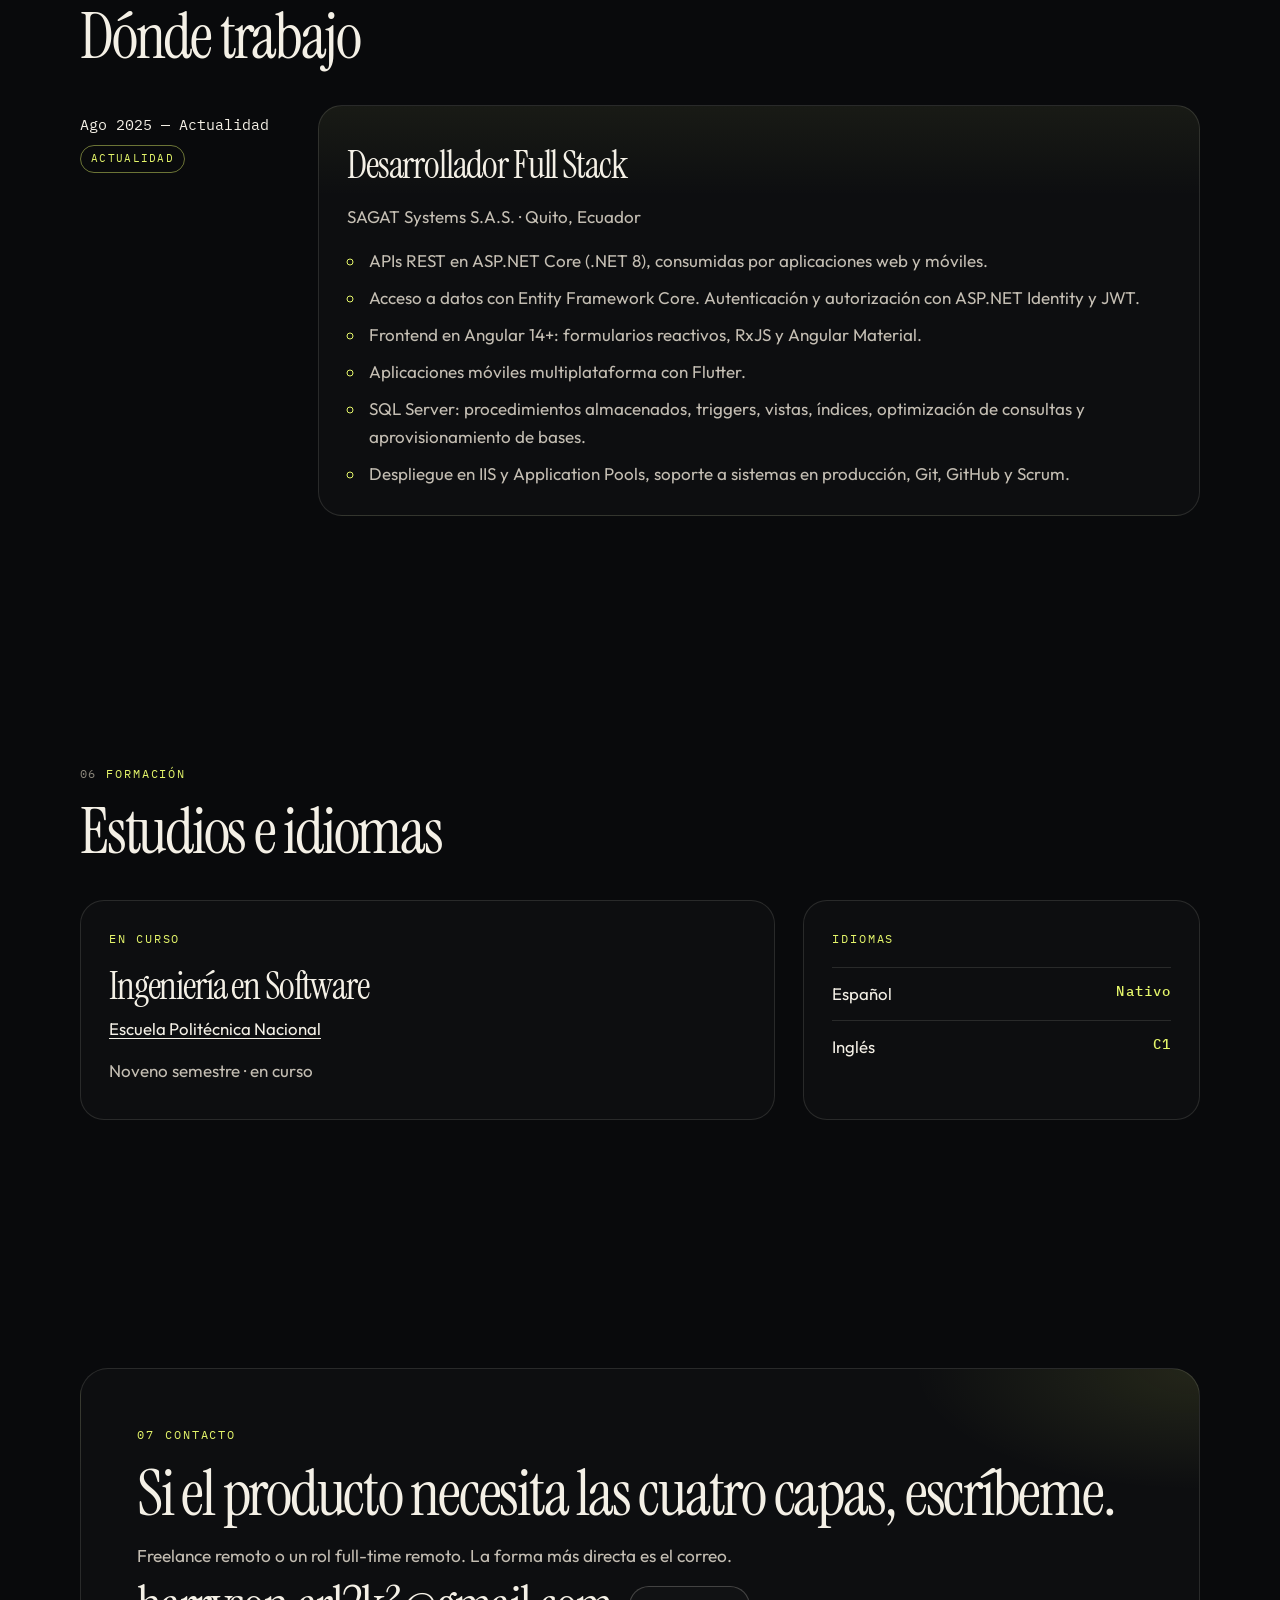
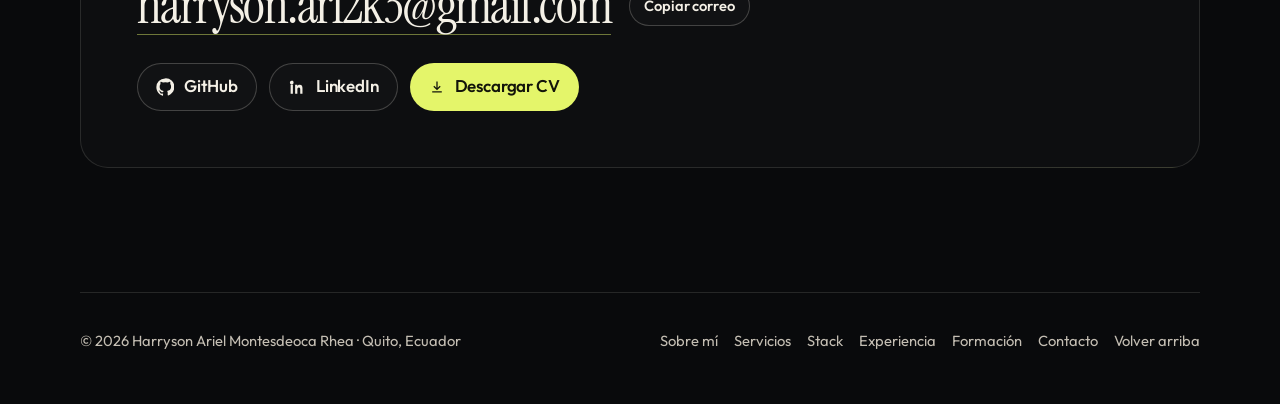
==== commit dfbd7ea9: "feat: nuevas visuales de servicios" ====
--- a/index.html
+++ b/index.html
@@ -274,14 +274,20 @@
                   <li data-i18n="svc.web.b2">Formularios reactivos, Angular Material y consumo de APIs REST.</li>
                   <li data-i18n="svc.web.b3">Landing pages cuidadas en móvil, jerarquía visual y rendimiento.</li>
                 </ul>
-                <figure class="terminal">
-                  <figcaption class="term-bar">
-                    <span class="dots" aria-hidden="true"><i></i><i></i><i></i></span>
-                    <span data-i18n="svc.web.file">orders.component.ts</span>
-                  </figcaption>
-                  <pre><code><span class="line"><span class="at">@Component</span>({</span><span class="line">  selector: <span class="st">'app-orders'</span>,</span><span class="line">  templateUrl: <span class="st">'./orders.component.html'</span></span><span class="line">})</span><span class="line"><span class="kw">export class</span> <span class="ty">OrdersComponent</span> {</span><span class="line">  <span class="kw">readonly</span> orders$ = <span class="kw">this</span>.api.<span class="fn">list</span>().pipe(</span><span class="line">    <span class="fn">shareReplay</span>(<span class="nu">1</span>)</span><span class="line">  );</span><span class="line"></span><span class="line">  <span class="kw">constructor</span>(<span class="kw">private readonly</span> api: <span class="ty">OrdersApi</span>) {}</span><span class="line">}</span></code></pre>
+                <figure class="viz viz-web">
+                  <div class="browser" aria-hidden="true">
+                    <div class="browser-bar">
+                      <span class="dots"><i></i><i></i><i></i></span>
+                      <span class="url" data-i18n="viz.web.url">landing</span>
+                    </div>
+                    <div class="wire">
+                      <div class="w-nav"><span></span><span></span><b></b></div>
+                      <div class="w-hero"><span></span><span></span><b></b></div>
+                      <div class="w-cards"><i></i><i></i><i></i></div>
+                    </div>
+                  </div>
+                  <figcaption class="caption" data-i18n="svc.web.caption">La página se arma por capas: navegación, titular y bloques.</figcaption>
                 </figure>
-                <p class="caption" data-i18n="svc.web.caption">Ejemplo ilustrativo del tipo de código que escribo.</p>
               </article>
 
               <article class="svc-panel panel-api">
@@ -292,14 +298,18 @@
                   <li data-i18n="svc.api.b2">JWT y ASP.NET Identity para autenticación y roles.</li>
                   <li data-i18n="svc.api.b3">Entity Framework Core como capa de acceso a datos.</li>
                 </ul>
-                <figure class="terminal">
-                  <figcaption class="term-bar">
-                    <span class="dots" aria-hidden="true"><i></i><i></i><i></i></span>
-                    <span data-i18n="svc.api.file">OrdersController.cs</span>
-                  </figcaption>
-                  <pre><code><span class="line"><span class="at">[ApiController]</span></span><span class="line"><span class="at">[Route(</span><span class="st">"api/orders"</span><span class="at">)]</span></span><span class="line"><span class="kw">public class</span> <span class="ty">OrdersController</span> : <span class="ty">ControllerBase</span></span><span class="line">{</span><span class="line">    <span class="at">[Authorize]</span></span><span class="line">    <span class="at">[HttpPost]</span></span><span class="line">    <span class="kw">public async</span> <span class="ty">Task</span>&lt;<span class="ty">ActionResult</span>&lt;<span class="ty">OrderDto</span>&gt;&gt; <span class="fn">Create</span>(</span><span class="line">        <span class="ty">CreateOrderRequest</span> request)</span><span class="line">    {</span><span class="line">        <span class="kw">var</span> order = <span class="kw">await</span> _orders.<span class="fn">CreateAsync</span>(request, UserId);</span><span class="line">        <span class="kw">return</span> <span class="fn">CreatedAtAction</span>(<span class="kw">nameof</span>(Get), <span class="kw">new</span> { order.Id }, order);</span><span class="line">    }</span><span class="line">}</span></code></pre>
+                <figure class="viz viz-api">
+                  <div class="flow" aria-hidden="true">
+                    <div class="flow-track"></div>
+                    <span class="packet packet-req"></span>
+                    <span class="packet packet-res"></span>
+                    <div class="flow-node"><small>01</small><span data-i18n="viz.api.app">App</span></div>
+                    <div class="flow-node"><small>02</small><span>API</span></div>
+                    <div class="flow-node"><small>03</small><span>Auth</span></div>
+                    <div class="flow-node"><small>04</small><span data-i18n="viz.api.data">Datos</span></div>
+                  </div>
+                  <figcaption class="caption" data-i18n="svc.api.caption">La petición pasa por la API, la autenticación y los datos.</figcaption>
                 </figure>
-                <p class="caption" data-i18n="svc.api.caption">Ejemplo ilustrativo del tipo de código que escribo.</p>
               </article>
 
               <article class="svc-panel panel-data">
@@ -310,14 +320,27 @@
                   <li data-i18n="svc.data.b2">Índices y optimización de consultas.</li>
                   <li data-i18n="svc.data.b3">Aprovisionamiento de bases, backup y restore.</li>
                 </ul>
-                <figure class="terminal">
-                  <figcaption class="term-bar">
-                    <span class="dots" aria-hidden="true"><i></i><i></i><i></i></span>
-                    <span data-i18n="svc.data.file">indexes.sql</span>
-                  </figcaption>
-                  <pre><code><span class="line"><span class="kw">CREATE INDEX</span> IX_Orders_Customer_Status</span><span class="line">    <span class="kw">ON</span> dbo.Orders (CustomerId, Status)</span><span class="line">    <span class="kw">INCLUDE</span> (Total, CreatedAt)</span><span class="line">    <span class="kw">WHERE</span> Status &lt;&gt; <span class="st">'Cancelled'</span>;</span><span class="line"></span><span class="line"><span class="kw">CREATE OR ALTER PROCEDURE</span> dbo.usp_GetOpenOrders</span><span class="line">    @CustomerId <span class="ty">int</span></span><span class="line"><span class="kw">AS</span></span><span class="line"><span class="kw">BEGIN</span></span><span class="line">    <span class="kw">SET NOCOUNT ON</span>;</span><span class="line">    <span class="kw">SELECT</span> Id, Total, CreatedAt</span><span class="line">    <span class="kw">FROM</span> dbo.Orders</span><span class="line">    <span class="kw">WHERE</span> CustomerId = @CustomerId</span><span class="line">      <span class="kw">AND</span> Status = <span class="st">'Open'</span>;</span><span class="line"><span class="kw">END</span></span></code></pre>
+                <figure class="viz viz-data">
+                  <div class="schema" aria-hidden="true">
+                    <svg class="schema-svg" viewBox="0 0 100 100" preserveAspectRatio="none">
+                      <path class="rel" d="M40 30 C 58 30, 58 24, 64 24"></path>
+                      <path class="rel rel-b" d="M40 38 C 52 62, 58 72, 64 76"></path>
+                    </svg>
+                    <article class="tbl tbl-a">
+                      <h4 data-i18n="viz.user">Usuario</h4>
+                      <i class="pk"></i><i></i><i></i>
+                    </article>
+                    <article class="tbl tbl-b">
+                      <h4 data-i18n="viz.role">Rol</h4>
+                      <i class="pk"></i><i></i>
+                    </article>
+                    <article class="tbl tbl-c">
+                      <h4 data-i18n="viz.session">Sesión</h4>
+                      <i class="pk"></i><i></i><i></i>
+                    </article>
+                  </div>
+                  <figcaption class="caption" data-i18n="svc.data.caption">Tablas, claves y relaciones del modelo.</figcaption>
                 </figure>
-                <p class="caption" data-i18n="svc.data.caption">Ejemplo ilustrativo del tipo de SQL que escribo.</p>
               </article>
 
               <article class="svc-panel panel-mobile">
@@ -328,14 +351,18 @@
                   <li data-i18n="svc.mobile.b2">La misma autenticación y los mismos recursos que la web.</li>
                   <li data-i18n="svc.mobile.b3">Un solo código para iOS y Android.</li>
                 </ul>
-                <figure class="terminal">
-                  <figcaption class="term-bar">
-                    <span class="dots" aria-hidden="true"><i></i><i></i><i></i></span>
-                    <span data-i18n="svc.mobile.file">order_card.dart</span>
-                  </figcaption>
-                  <pre><code><span class="line"><span class="kw">class</span> <span class="ty">OrderCard</span> <span class="kw">extends</span> <span class="ty">StatelessWidget</span> {</span><span class="line">  <span class="kw">const</span> <span class="fn">OrderCard</span>({<span class="kw">super</span>.key, <span class="kw">required this</span>.order});</span><span class="line"></span><span class="line">  <span class="kw">final</span> <span class="ty">Order</span> order;</span><span class="line"></span><span class="line">  <span class="at">@override</span></span><span class="line">  Widget <span class="fn">build</span>(BuildContext context) {</span><span class="line">    <span class="kw">return</span> <span class="fn">Card</span>(</span><span class="line">      child: <span class="fn">ListTile</span>(</span><span class="line">        title: <span class="fn">Text</span>(order.title),</span><span class="line">        trailing: <span class="fn">Text</span>(order.total),</span><span class="line">      ),</span><span class="line">    );</span><span class="line">  }</span><span class="line">}</span></code></pre>
+                <figure class="viz viz-mobile">
+                  <div class="phone" aria-hidden="true">
+                    <div class="phone-screen">
+                      <div class="ph-notch"></div>
+                      <div class="ph-head"><span></span><b></b></div>
+                      <div class="ph-card"><span></span><span></span></div>
+                      <div class="ph-card"><span></span><span></span></div>
+                      <div class="ph-nav"><i></i><i></i><i></i></div>
+                    </div>
+                  </div>
+                  <figcaption class="caption" data-i18n="svc.mobile.caption">La misma interfaz, en un teléfono.</figcaption>
                 </figure>
-                <p class="caption" data-i18n="svc.mobile.caption">Ejemplo ilustrativo del tipo de código que escribo.</p>
               </article>
             </div>
           </div>
--- a/css/styles.css
+++ b/css/styles.css
@@ -853,7 +853,7 @@
 .svc-layout,
 .svc-panels,
 .svc-panel,
-.terminal {
+.viz {
   min-width: 0;
   max-width: 100%;
 }
@@ -983,24 +983,36 @@
   margin-top: 6px;
 }
 
-.terminal {
-  margin: 0;
-  border-radius: 16px;
+.viz {
+  margin: 4px 0 0;
+}
+
+.viz,
+.viz * {
+  animation-play-state: paused;
+}
+
+#svc-web:checked ~ .svc-layout .panel-web .viz,
+#svc-web:checked ~ .svc-layout .panel-web .viz *,
+#svc-api:checked ~ .svc-layout .panel-api .viz,
+#svc-api:checked ~ .svc-layout .panel-api .viz *,
+#svc-data:checked ~ .svc-layout .panel-data .viz,
+#svc-data:checked ~ .svc-layout .panel-data .viz *,
+#svc-mobile:checked ~ .svc-layout .panel-mobile .viz,
+#svc-mobile:checked ~ .svc-layout .panel-mobile .viz * {
+  animation-play-state: running;
+}
+
+.browser,
+.flow,
+.schema,
+.phone {
+  border: 1px solid var(--line);
+  border-radius: 18px;
+  background:
+    radial-gradient(420px 140px at 10% 0%, rgba(228, 245, 106, 0.08), transparent 60%),
+    var(--bg-code);
   overflow: hidden;
-  border: 1px solid var(--line);
-  background: var(--bg-code);
-}
-
-.terminal figcaption,
-.term-bar {
-  display: flex;
-  align-items: center;
-  gap: 10px;
-  padding: 10px 14px;
-  border-bottom: 1px solid var(--line);
-  color: var(--muted);
-  font-family: var(--mono);
-  font-size: 0.75rem;
 }
 
 .dots {
@@ -1016,50 +1028,352 @@
   background: #3a3d44;
 }
 
-.dots i:nth-child(1) {
-  background: #ff5f57;
-}
-
-.dots i:nth-child(2) {
-  background: #febc2e;
-}
-
-.dots i:nth-child(3) {
-  background: #28c840;
-}
-
-.terminal pre {
-  margin: 0;
-  padding: 14px 14px 16px;
-  overflow-x: auto;
+.dots i:nth-child(1) { background: #ff5f57; }
+.dots i:nth-child(2) { background: #febc2e; }
+.dots i:nth-child(3) { background: #28c840; }
+
+.browser-bar {
+  display: flex;
+  align-items: center;
+  gap: 10px;
+  padding: 10px 14px;
+  border-bottom: 1px solid var(--line);
+}
+
+.url {
+  flex: 1;
+  min-width: 0;
+  border-radius: 999px;
+  padding: 4px 10px;
+  background: rgba(255, 255, 255, 0.04);
+  color: var(--faint);
   font-family: var(--mono);
-  font-size: 0.8rem;
-  line-height: 1.65;
-  counter-reset: line;
-}
-
-.terminal .line {
+  font-size: 0.72rem;
+}
+
+.wire {
+  padding: 16px;
+  display: grid;
+  gap: 12px;
+  min-height: 196px;
+}
+
+.w-nav,
+.w-hero,
+.w-cards i {
+  animation: assemble 0.7s var(--ease) both;
+}
+
+.w-nav {
+  display: flex;
+  align-items: center;
+  gap: 8px;
+  height: 18px;
+}
+
+.w-nav span,
+.w-hero span,
+.ph-card span,
+.ph-head span {
   display: block;
-  min-height: 1.65em;
-}
-
-.terminal .line::before {
-  counter-increment: line;
-  content: counter(line);
-  display: inline-block;
-  width: 1.6rem;
-  margin-right: 0.9rem;
-  text-align: right;
-  color: #8d887c;
-}
-
-.kw { color: #e4f56a; }
-.ty { color: #e7c08a; }
-.fn { color: #9dccff; }
-.st { color: #f4f0e6; }
-.cm { color: #a8a296; }
-.at { color: #d7c4f8; }
-.nu { color: #f0a07a; }
+  height: 8px;
+  border-radius: 99px;
+  background: rgba(244, 240, 230, 0.16);
+}
+
+.w-nav span:first-child { width: 28%; }
+.w-nav span:nth-child(2) { width: 16%; margin-left: auto; }
+.w-nav b,
+.w-hero b,
+.ph-head b {
+  width: 46px;
+  height: 16px;
+  border-radius: 99px;
+  background: var(--accent);
+  display: block;
+}
+
+.w-hero {
+  display: grid;
+  gap: 8px;
+  animation-delay: 0.18s;
+}
+
+.w-hero span:first-child { width: 72%; height: 14px; }
+.w-hero span:nth-child(2) { width: 48%; }
+.w-hero b { width: 72px; height: 22px; margin-top: 4px; }
+
+.w-cards {
+  display: grid;
+  grid-template-columns: repeat(3, 1fr);
+  gap: 8px;
+}
+
+.w-cards i {
+  display: block;
+  height: 64px;
+  border-radius: 12px;
+  background:
+    linear-gradient(rgba(244, 240, 230, 0.14), rgba(244, 240, 230, 0.14)) 12px 14px / 60% 8px no-repeat,
+    linear-gradient(rgba(244, 240, 230, 0.08), rgba(244, 240, 230, 0.08)) 12px 30px / 80% 6px no-repeat,
+    rgba(255, 255, 255, 0.03);
+  border: 1px solid var(--line);
+}
+
+.w-cards i:nth-child(1) { animation-delay: 0.36s; }
+.w-cards i:nth-child(2) { animation-delay: 0.48s; }
+.w-cards i:nth-child(3) { animation-delay: 0.6s; }
+
+@keyframes assemble {
+  from { opacity: 0; transform: translateY(10px); }
+  to { opacity: 1; transform: none; }
+}
+
+.flow {
+  position: relative;
+  display: grid;
+  grid-template-columns: repeat(4, minmax(0, 1fr));
+  gap: 10px;
+  padding: 36px 14px;
+  min-height: 148px;
+}
+
+.flow-track {
+  position: absolute;
+  left: 12%;
+  right: 12%;
+  top: 50%;
+  height: 2px;
+  background: rgba(244, 240, 230, 0.16);
+}
+
+.flow-track::after {
+  content: "";
+  position: absolute;
+  inset: 0;
+  background: linear-gradient(90deg, transparent, var(--accent), transparent);
+  transform: scaleX(0);
+  transform-origin: left;
+  animation: draw-line 1.1s var(--ease) forwards;
+}
+
+.flow-node {
+  position: relative;
+  z-index: 1;
+  text-align: center;
+  padding: 12px 6px;
+  border-radius: 14px;
+  border: 1px solid var(--line);
+  background: rgba(12, 13, 17, 0.92);
+  animation: assemble 0.6s var(--ease) both;
+}
+
+.flow-node:nth-child(4) { animation-delay: 0.12s; }
+.flow-node:nth-child(5) { animation-delay: 0.24s; }
+.flow-node:nth-child(6) { animation-delay: 0.36s; }
+.flow-node:nth-child(7) { animation-delay: 0.48s; }
+
+.flow-node small {
+  display: block;
+  margin-bottom: 4px;
+  color: var(--accent);
+  font-family: var(--mono);
+  font-size: 0.65rem;
+  letter-spacing: 0.12em;
+}
+
+.flow-node span {
+  font-size: 0.92rem;
+  font-weight: 520;
+}
+
+.packet {
+  position: absolute;
+  z-index: 2;
+  top: calc(50% - 5px);
+  width: 10px;
+  height: 10px;
+  border-radius: 50%;
+  background: var(--accent);
+  box-shadow: 0 0 12px rgba(228, 245, 106, 0.8);
+  animation: travel 2.8s ease-in-out infinite;
+}
+
+.packet-res {
+  background: #9dccff;
+  box-shadow: 0 0 12px rgba(157, 204, 255, 0.7);
+  animation-delay: 1.4s;
+}
+
+@keyframes draw-line {
+  to { transform: scaleX(1); }
+}
+
+@keyframes travel {
+  0% { left: 8%; opacity: 0; }
+  12% { opacity: 1; }
+  88% { opacity: 1; }
+  100% { left: 88%; opacity: 0; }
+}
+
+@keyframes draw-line-y {
+  to { transform: scaleY(1); }
+}
+
+@keyframes travel-y {
+  0% { top: 8%; opacity: 0; }
+  12% { opacity: 1; }
+  88% { opacity: 1; }
+  100% { top: 86%; opacity: 0; }
+}
+
+.schema {
+  position: relative;
+  height: 240px;
+}
+
+.schema-svg {
+  position: absolute;
+  inset: 0;
+  width: 100%;
+  height: 100%;
+}
+
+.rel {
+  fill: none;
+  stroke: var(--accent);
+  stroke-width: 0.7;
+  stroke-dasharray: 80;
+  stroke-dashoffset: 0;
+  animation: draw-rel 1.3s var(--ease) both;
+}
+
+.rel-b { animation-delay: 0.25s; stroke: #9dccff; }
+
+@keyframes draw-rel {
+  from { stroke-dashoffset: 80; }
+  to { stroke-dashoffset: 0; }
+}
+
+.tbl {
+  position: absolute;
+  z-index: 1;
+  width: 42%;
+  padding: 10px 12px 12px;
+  border-radius: 14px;
+  border: 1px solid var(--line);
+  background: rgba(12, 13, 17, 0.94);
+  animation: assemble 0.6s var(--ease) both;
+}
+
+.tbl h4 {
+  margin: 0 0 8px;
+  font-size: 0.82rem;
+  font-weight: 560;
+  letter-spacing: -0.01em;
+}
+
+.tbl i {
+  display: block;
+  height: 7px;
+  margin-top: 6px;
+  border-radius: 99px;
+  background: rgba(244, 240, 230, 0.14);
+}
+
+.tbl i.pk {
+  width: 46%;
+  background: var(--accent);
+}
+
+.tbl i:nth-child(3) { width: 78%; }
+.tbl i:nth-child(4) { width: 62%; }
+
+.tbl-a { left: 6%; top: 16%; animation-delay: 0.05s; }
+.tbl-b { right: 6%; top: 8%; width: 36%; animation-delay: 0.2s; }
+.tbl-c { right: 6%; bottom: 10%; width: 36%; animation-delay: 0.35s; }
+
+.viz-mobile {
+  display: grid;
+  justify-items: center;
+}
+
+.phone {
+  width: 176px;
+  padding: 10px;
+  border-radius: 28px;
+  box-shadow: 0 18px 40px rgba(0, 0, 0, 0.35);
+}
+
+.phone-screen {
+  position: relative;
+  height: 280px;
+  border-radius: 20px;
+  background: #101114;
+  padding: 18px 12px 12px;
+  display: flex;
+  flex-direction: column;
+  gap: 10px;
+  overflow: hidden;
+}
+
+.ph-notch {
+  position: absolute;
+  top: 8px;
+  left: 50%;
+  width: 54px;
+  height: 6px;
+  transform: translateX(-50%);
+  border-radius: 99px;
+  background: rgba(244, 240, 230, 0.18);
+}
+
+.ph-head,
+.ph-card,
+.ph-nav {
+  animation: assemble 0.65s var(--ease) both;
+}
+
+.ph-head {
+  display: flex;
+  align-items: center;
+  gap: 8px;
+  margin-top: 8px;
+}
+
+.ph-head span { flex: 1; height: 10px; }
+.ph-head b { width: 28px; height: 28px; border-radius: 9px; }
+
+.ph-card {
+  padding: 12px;
+  border-radius: 14px;
+  border: 1px solid var(--line);
+  background: rgba(255, 255, 255, 0.03);
+}
+
+.ph-card span { margin-top: 8px; }
+.ph-card span:first-child { width: 70%; margin-top: 0; }
+.ph-card span:nth-child(2) { width: 46%; }
+.ph-card:nth-child(3) { animation-delay: 0.18s; }
+.ph-card:nth-child(4) { animation-delay: 0.32s; }
+
+.ph-nav {
+  margin-top: auto;
+  display: flex;
+  justify-content: space-around;
+  padding-top: 8px;
+  animation-delay: 0.46s;
+}
+
+.ph-nav i {
+  width: 18px;
+  height: 18px;
+  border-radius: 6px;
+  background: rgba(244, 240, 230, 0.16);
+  display: block;
+}
+
+.ph-nav i:nth-child(2) { background: var(--accent); }
 
 .caption {
   margin: 10px 2px 0;
@@ -1528,6 +1842,41 @@
     grid-template-columns: 1fr;
   }
 
+  .flow {
+    grid-template-columns: 1fr;
+    gap: 12px;
+    padding: 16px 14px 16px 36px;
+    min-height: 0;
+  }
+
+  .flow-track {
+    left: 18px;
+    right: auto;
+    top: 16px;
+    bottom: 16px;
+    width: 2px;
+    height: auto;
+  }
+
+  .flow-track::after {
+    background: linear-gradient(180deg, transparent, var(--accent), transparent);
+    transform: scaleY(0);
+    transform-origin: top center;
+    animation-name: draw-line-y;
+  }
+
+  .flow-node {
+    text-align: left;
+    padding-left: 14px;
+  }
+
+  .packet {
+    left: 13px;
+    animation-name: travel-y;
+  }
+
+  .w-cards i { height: 52px; }
+
   .name {
     font-size: clamp(3.3rem, 16vw, 4.6rem);
   }
@@ -1615,6 +1964,13 @@
   .svc-tab:hover {
     transform: none;
   }
+
+  .viz,
+  .viz * {
+    animation: none !important;
+  }
+
+  .packet { display: none; }
 }
 
 @media print {
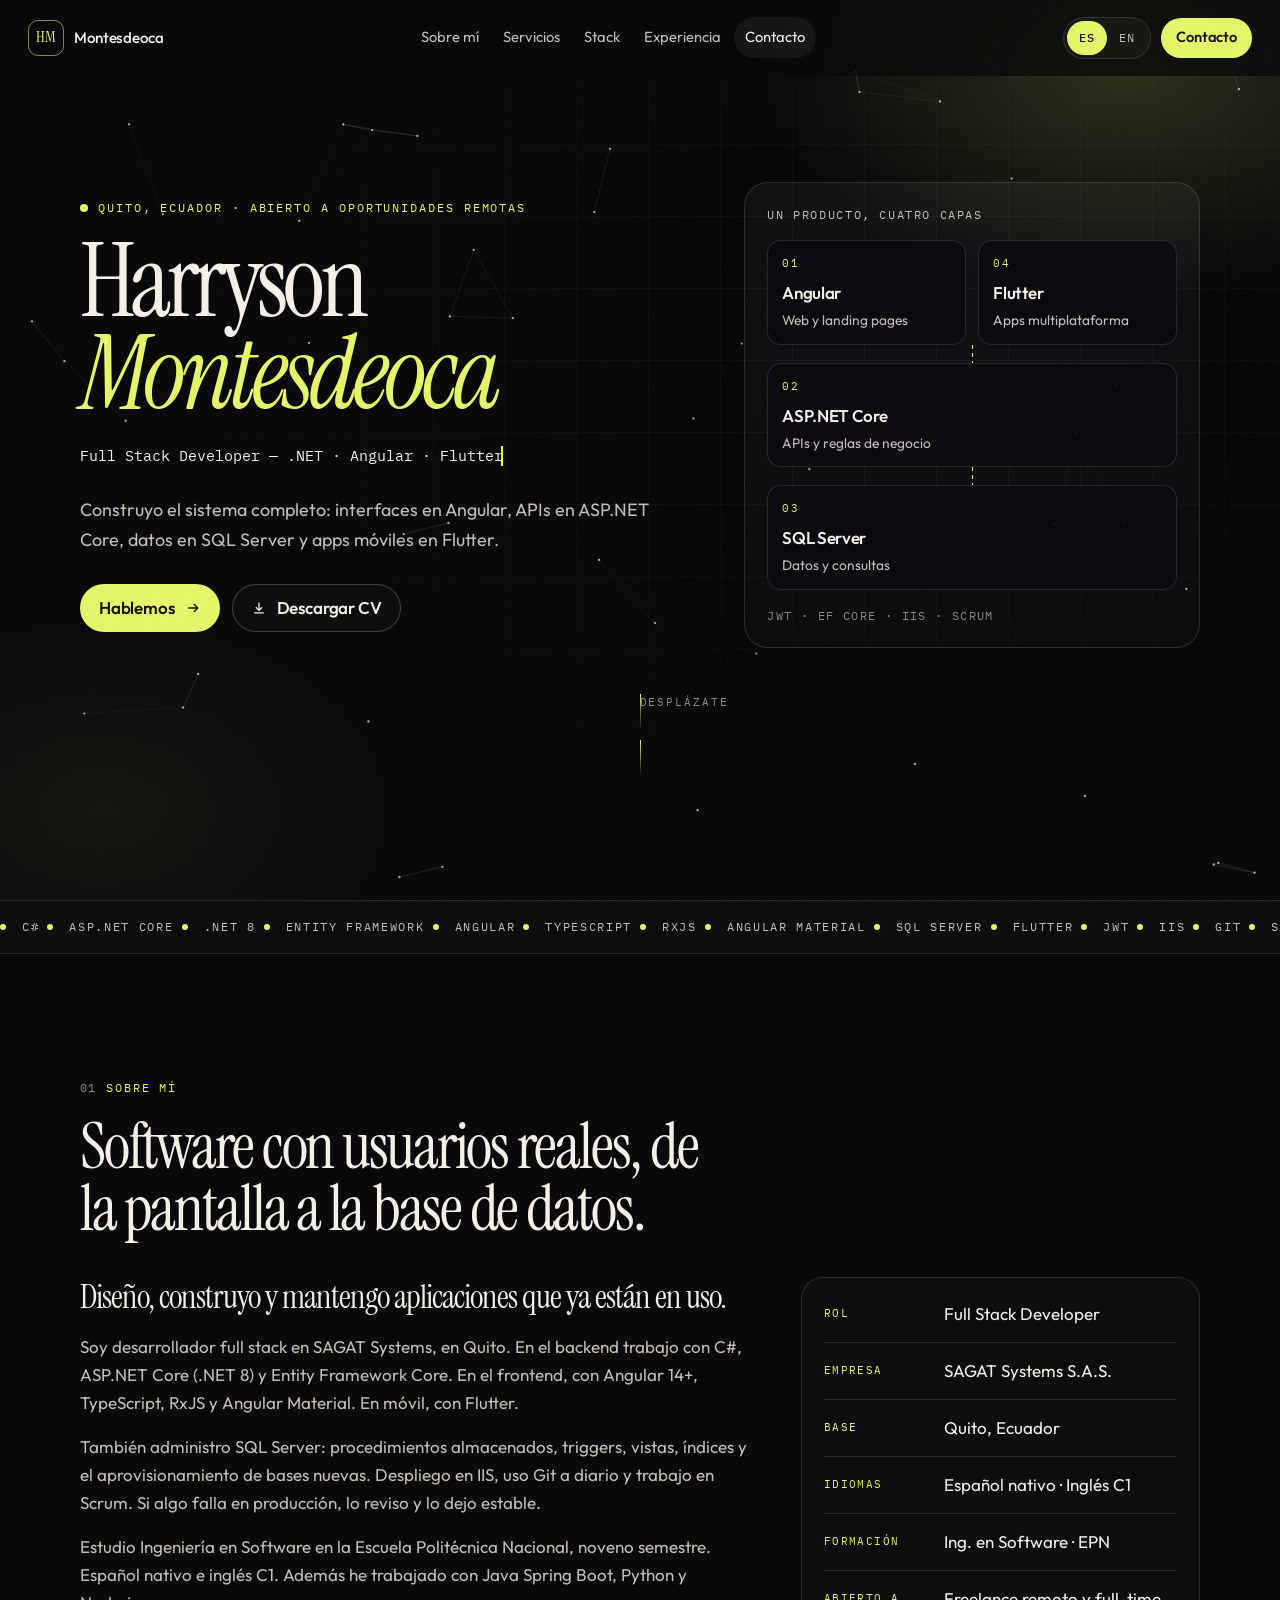
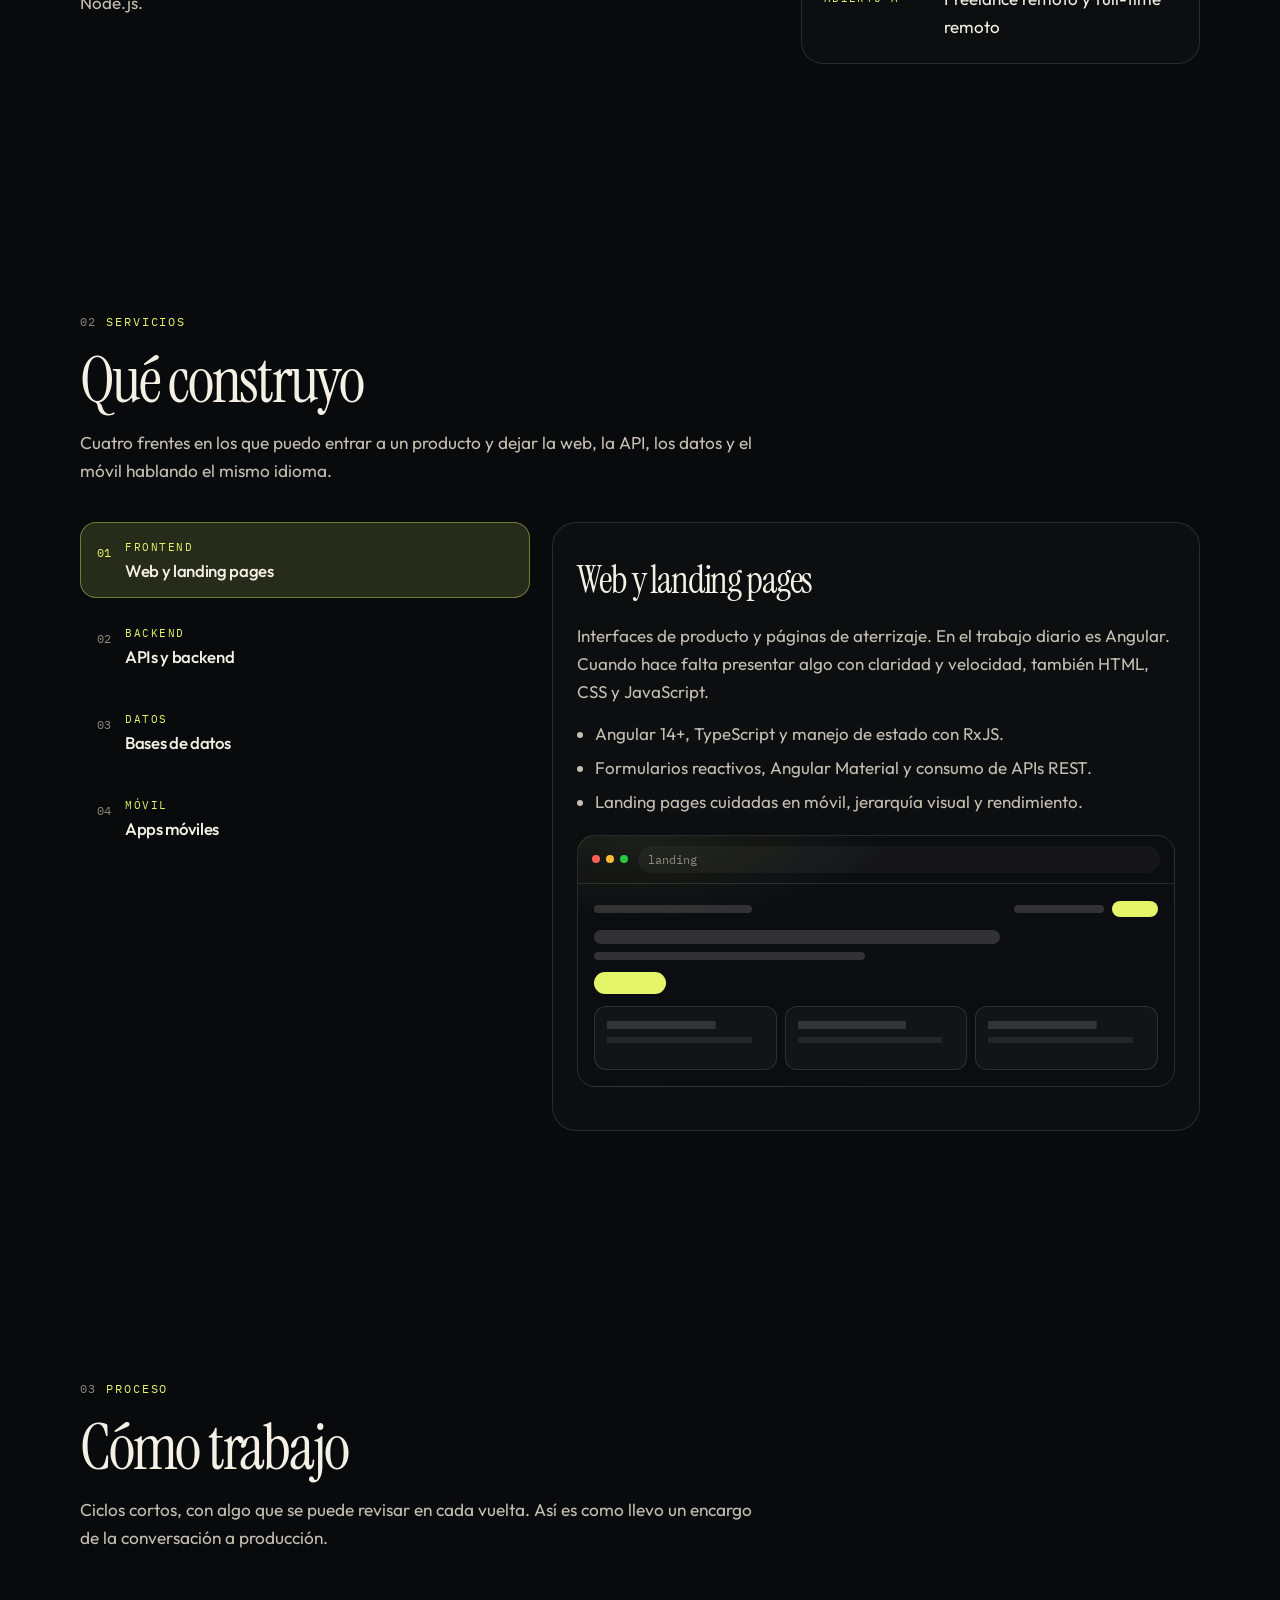
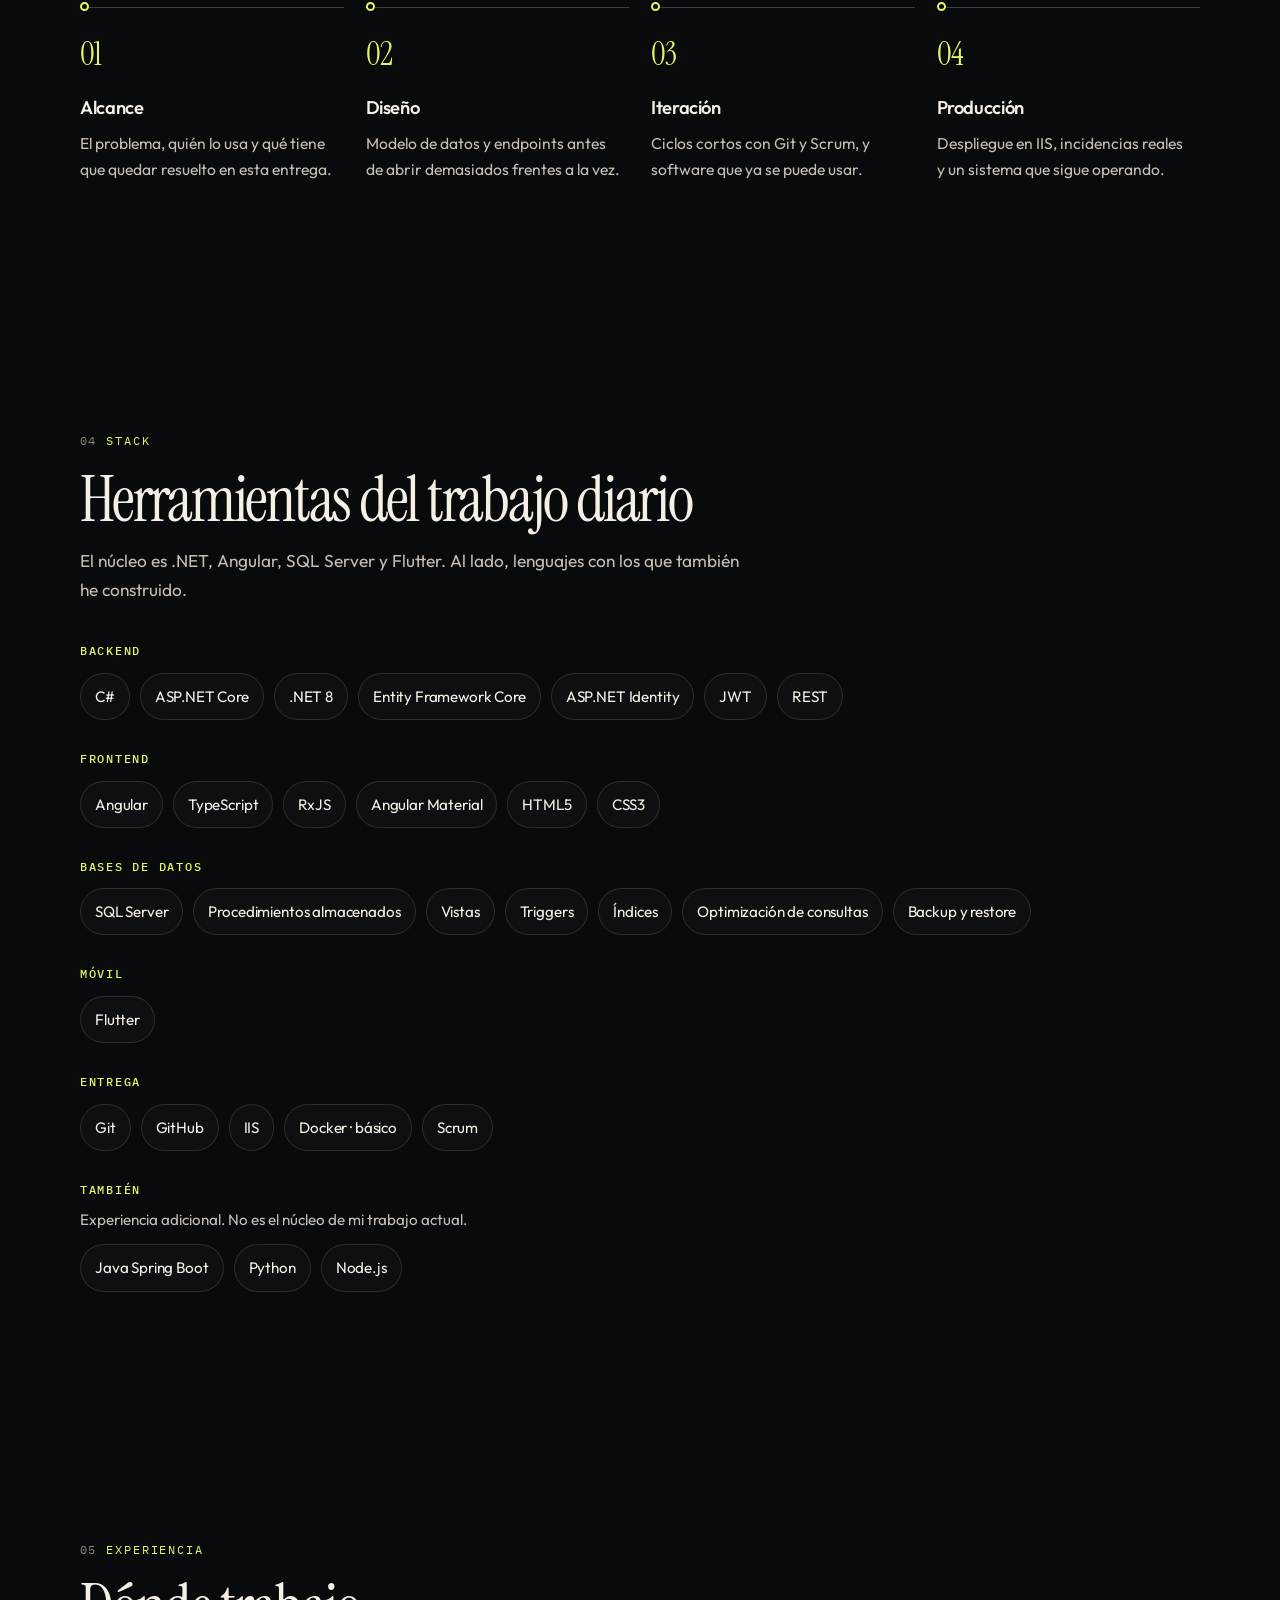
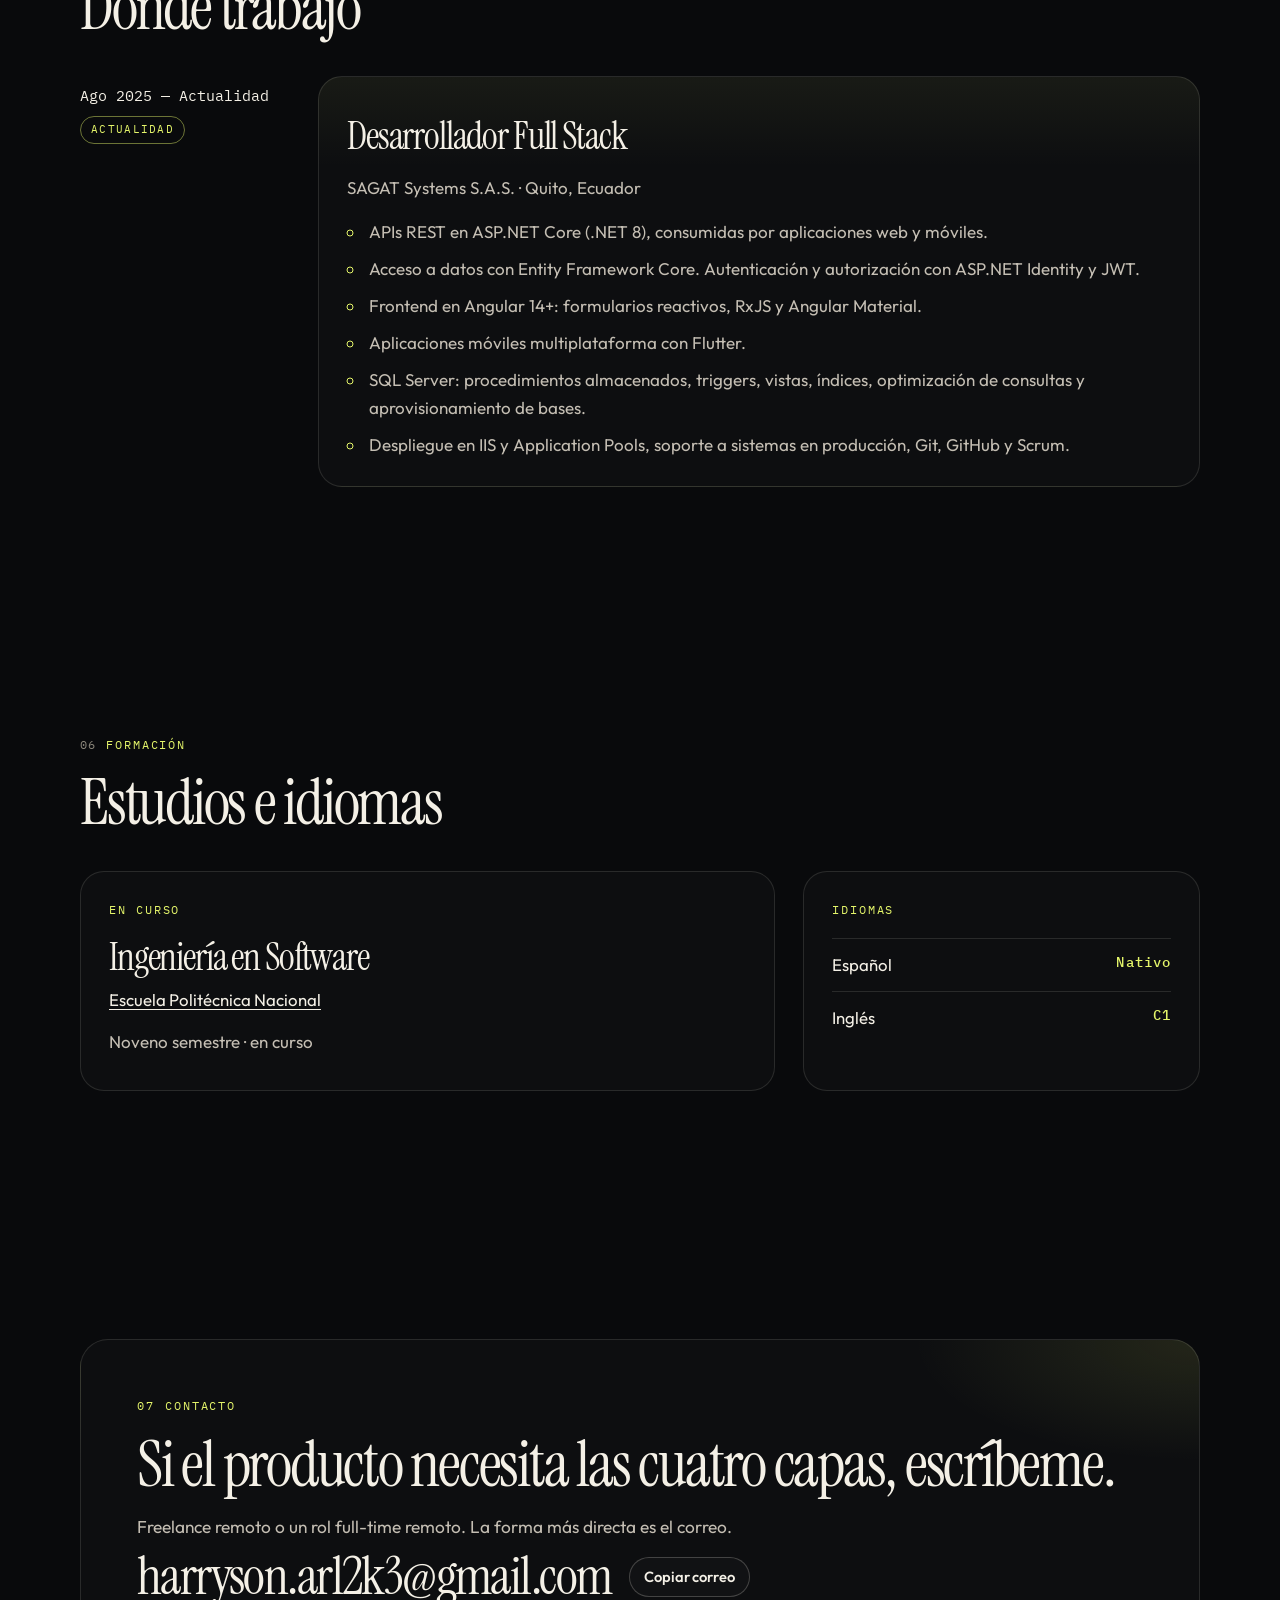
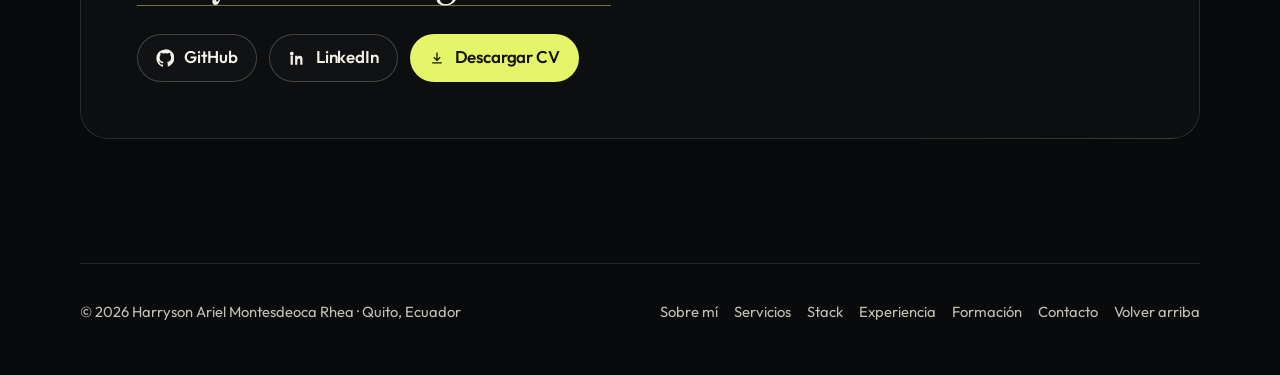
==== commit 33facd51: "fix: visuales de servicios" ====
--- a/index.html
+++ b/index.html
@@ -39,7 +39,7 @@
 
   <link rel="preload" href="/fonts/instrument-serif.woff2" as="font" type="font/woff2" crossorigin>
   <link rel="preload" href="/fonts/instrument-serif-italic.woff2" as="font" type="font/woff2" crossorigin>
-  <link rel="stylesheet" href="/css/styles.css">
+  <link rel="stylesheet" href="/css/styles.css?v=d4de94ce">
 
   <script type="application/ld+json">
   {
@@ -286,7 +286,6 @@
                       <div class="w-cards"><i></i><i></i><i></i></div>
                     </div>
                   </div>
-                  <figcaption class="caption" data-i18n="svc.web.caption">La página se arma por capas: navegación, titular y bloques.</figcaption>
                 </figure>
               </article>
 
@@ -308,7 +307,6 @@
                     <div class="flow-node"><small>03</small><span>Auth</span></div>
                     <div class="flow-node"><small>04</small><span data-i18n="viz.api.data">Datos</span></div>
                   </div>
-                  <figcaption class="caption" data-i18n="svc.api.caption">La petición pasa por la API, la autenticación y los datos.</figcaption>
                 </figure>
               </article>
 
@@ -339,7 +337,6 @@
                       <i class="pk"></i><i></i><i></i>
                     </article>
                   </div>
-                  <figcaption class="caption" data-i18n="svc.data.caption">Tablas, claves y relaciones del modelo.</figcaption>
                 </figure>
               </article>
 
@@ -361,7 +358,6 @@
                       <div class="ph-nav"><i></i><i></i><i></i></div>
                     </div>
                   </div>
-                  <figcaption class="caption" data-i18n="svc.mobile.caption">La misma interfaz, en un teléfono.</figcaption>
                 </figure>
               </article>
             </div>
@@ -575,6 +571,6 @@
     </div>
   </footer>
 
-  <script src="/js/main.js" defer></script>
+  <script src="/js/main.js?v=d4de94ce" defer></script>
 </body>
 </html>
